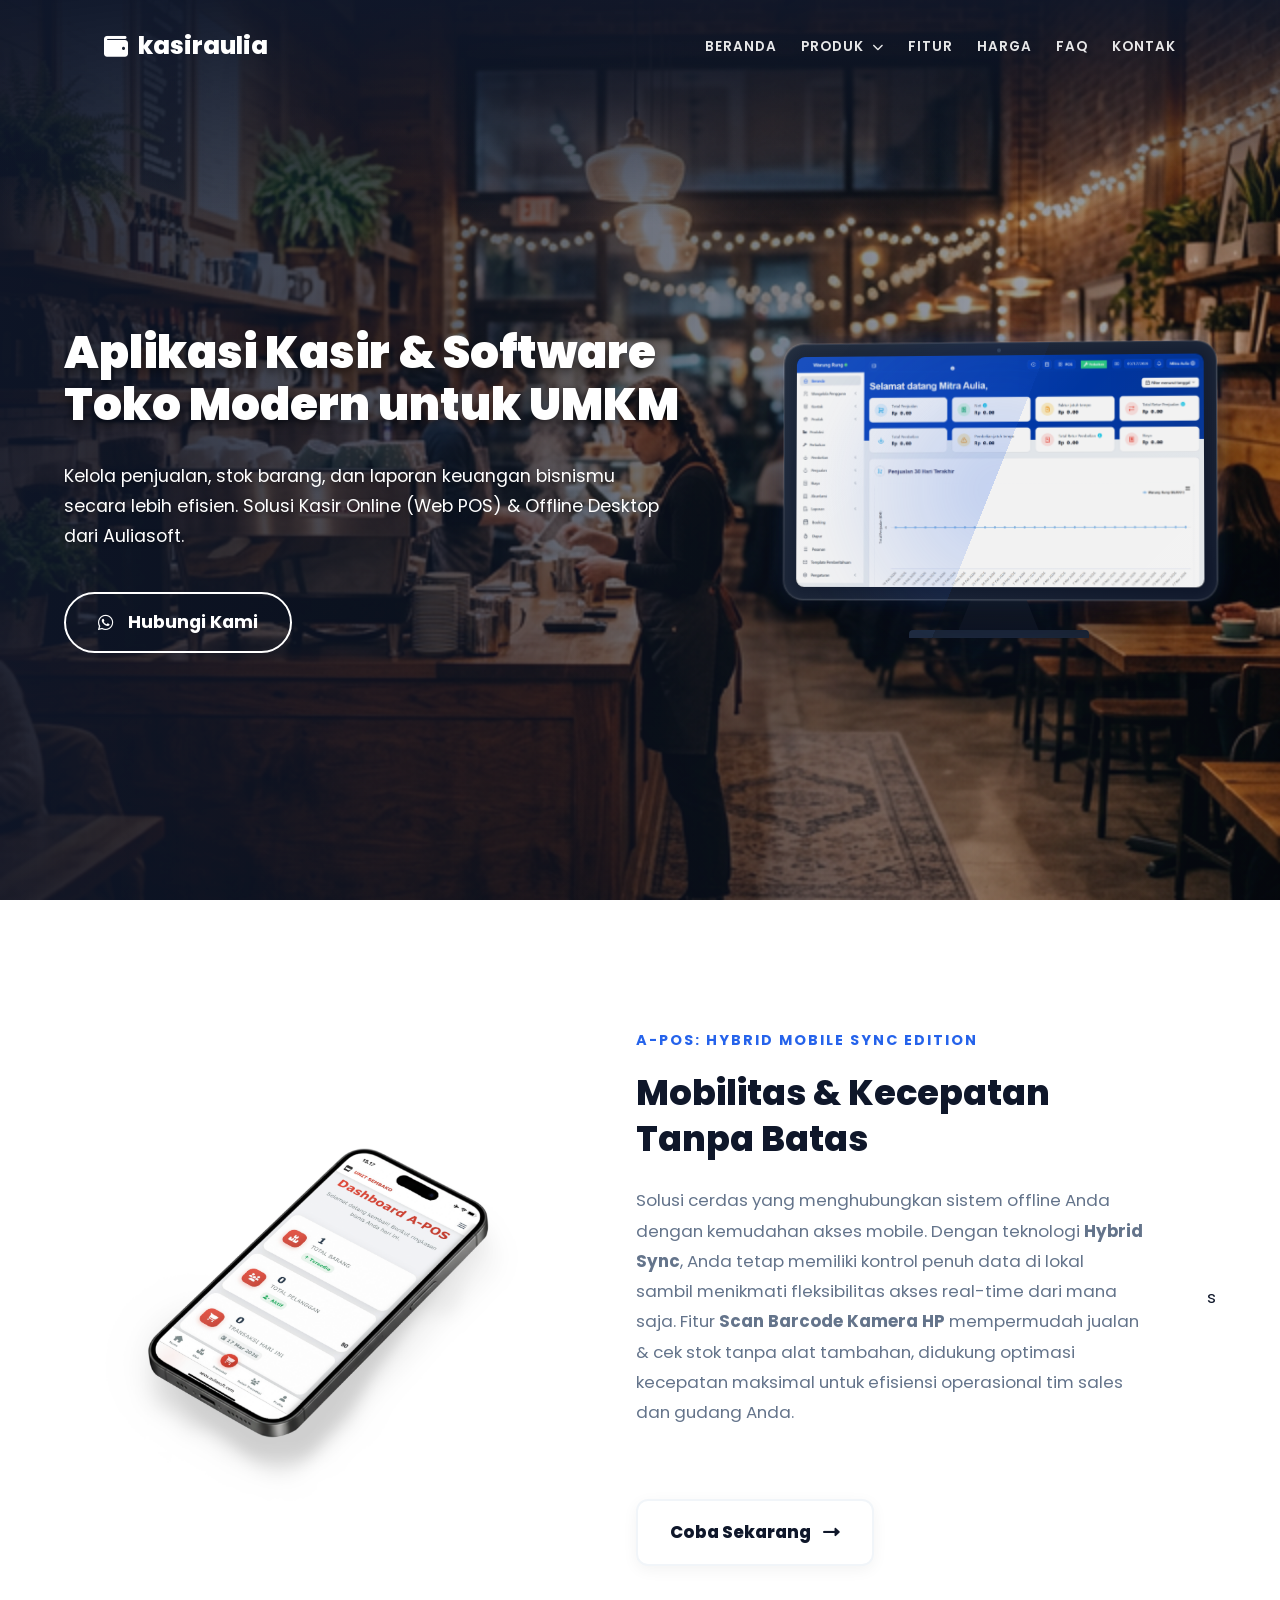
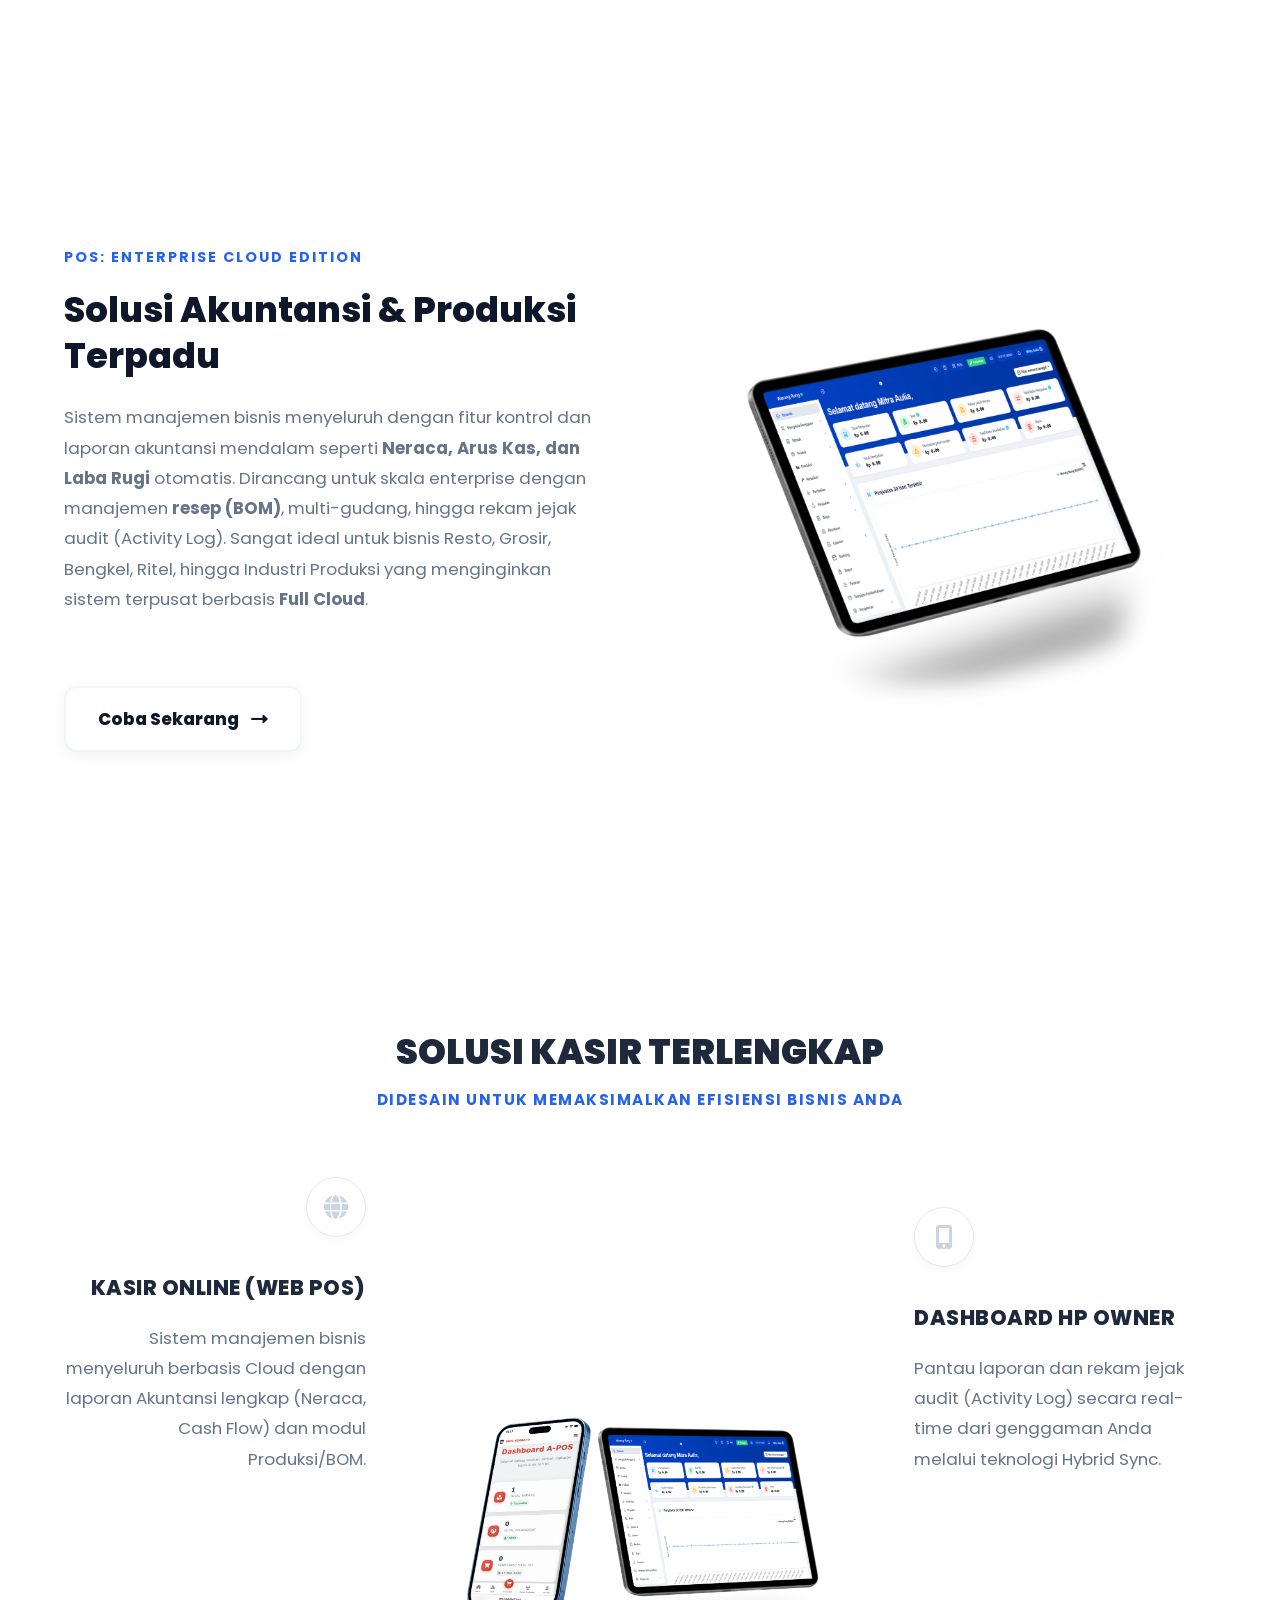
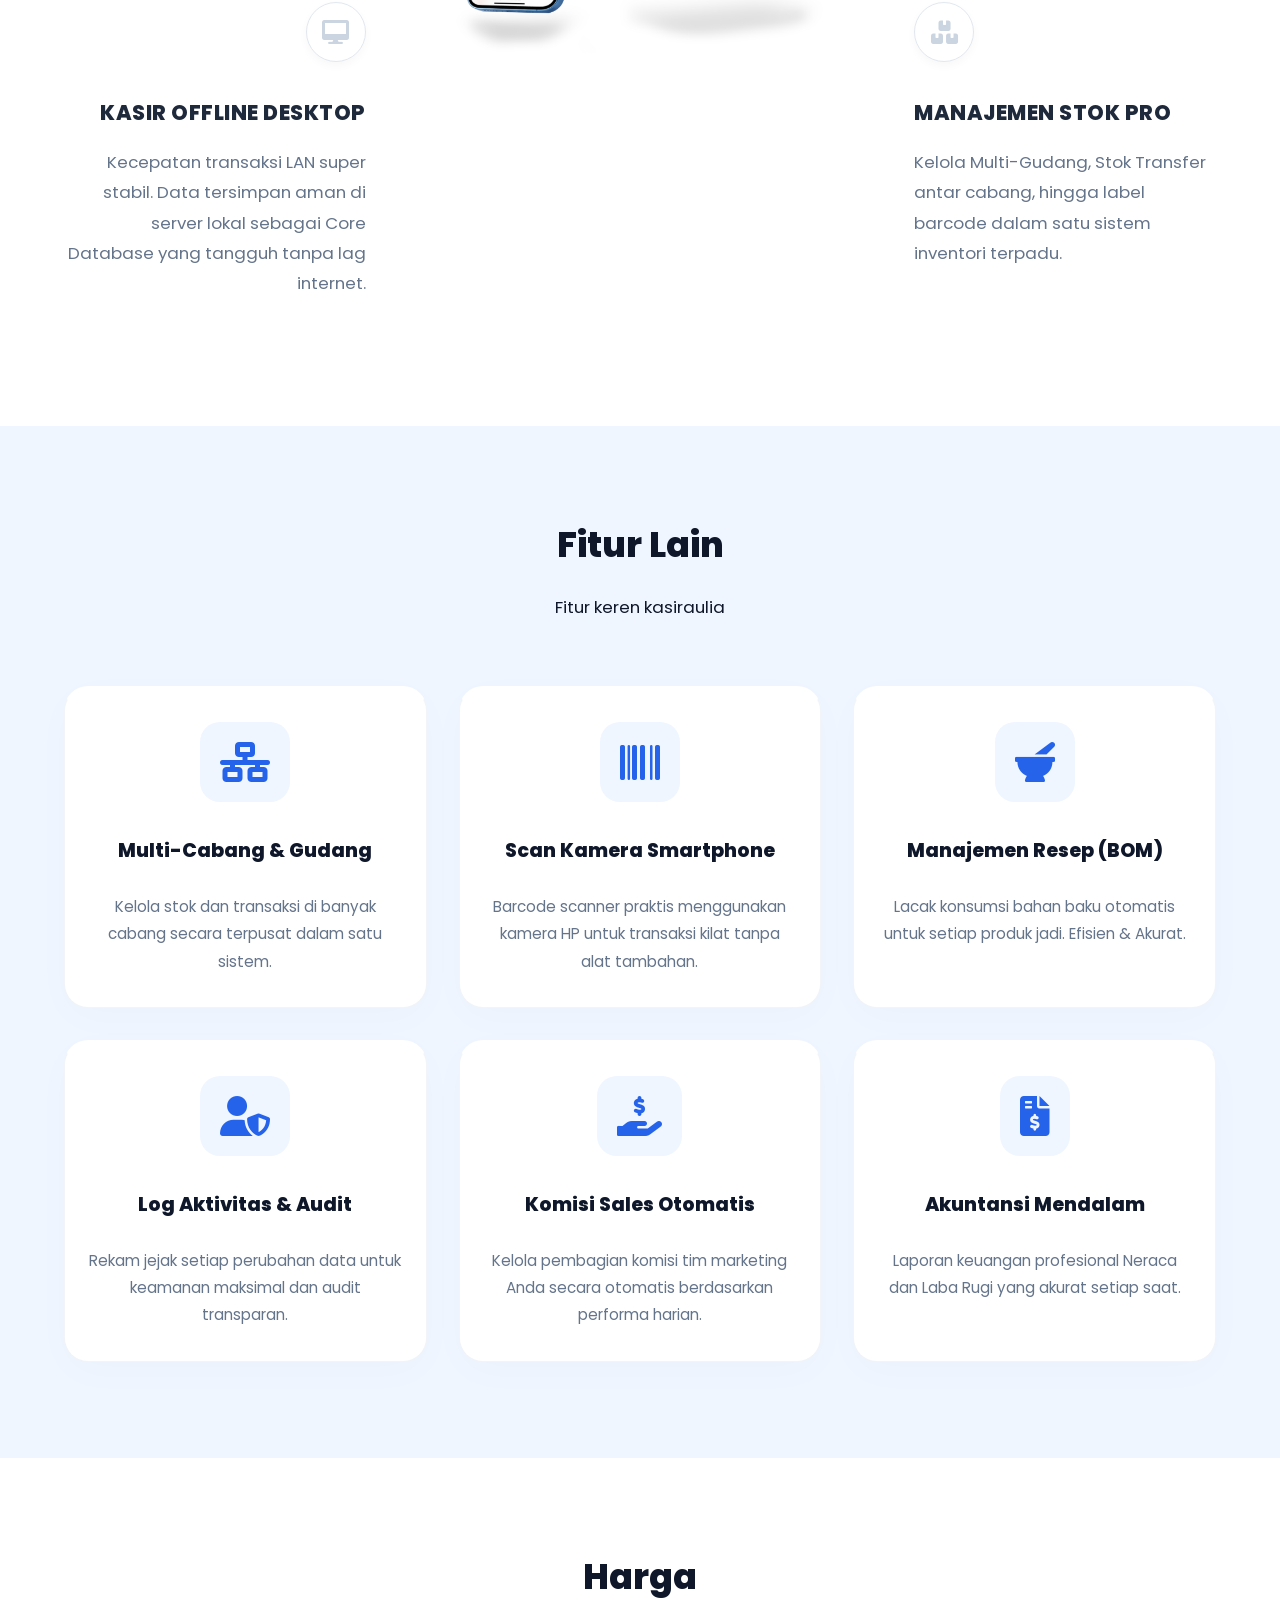
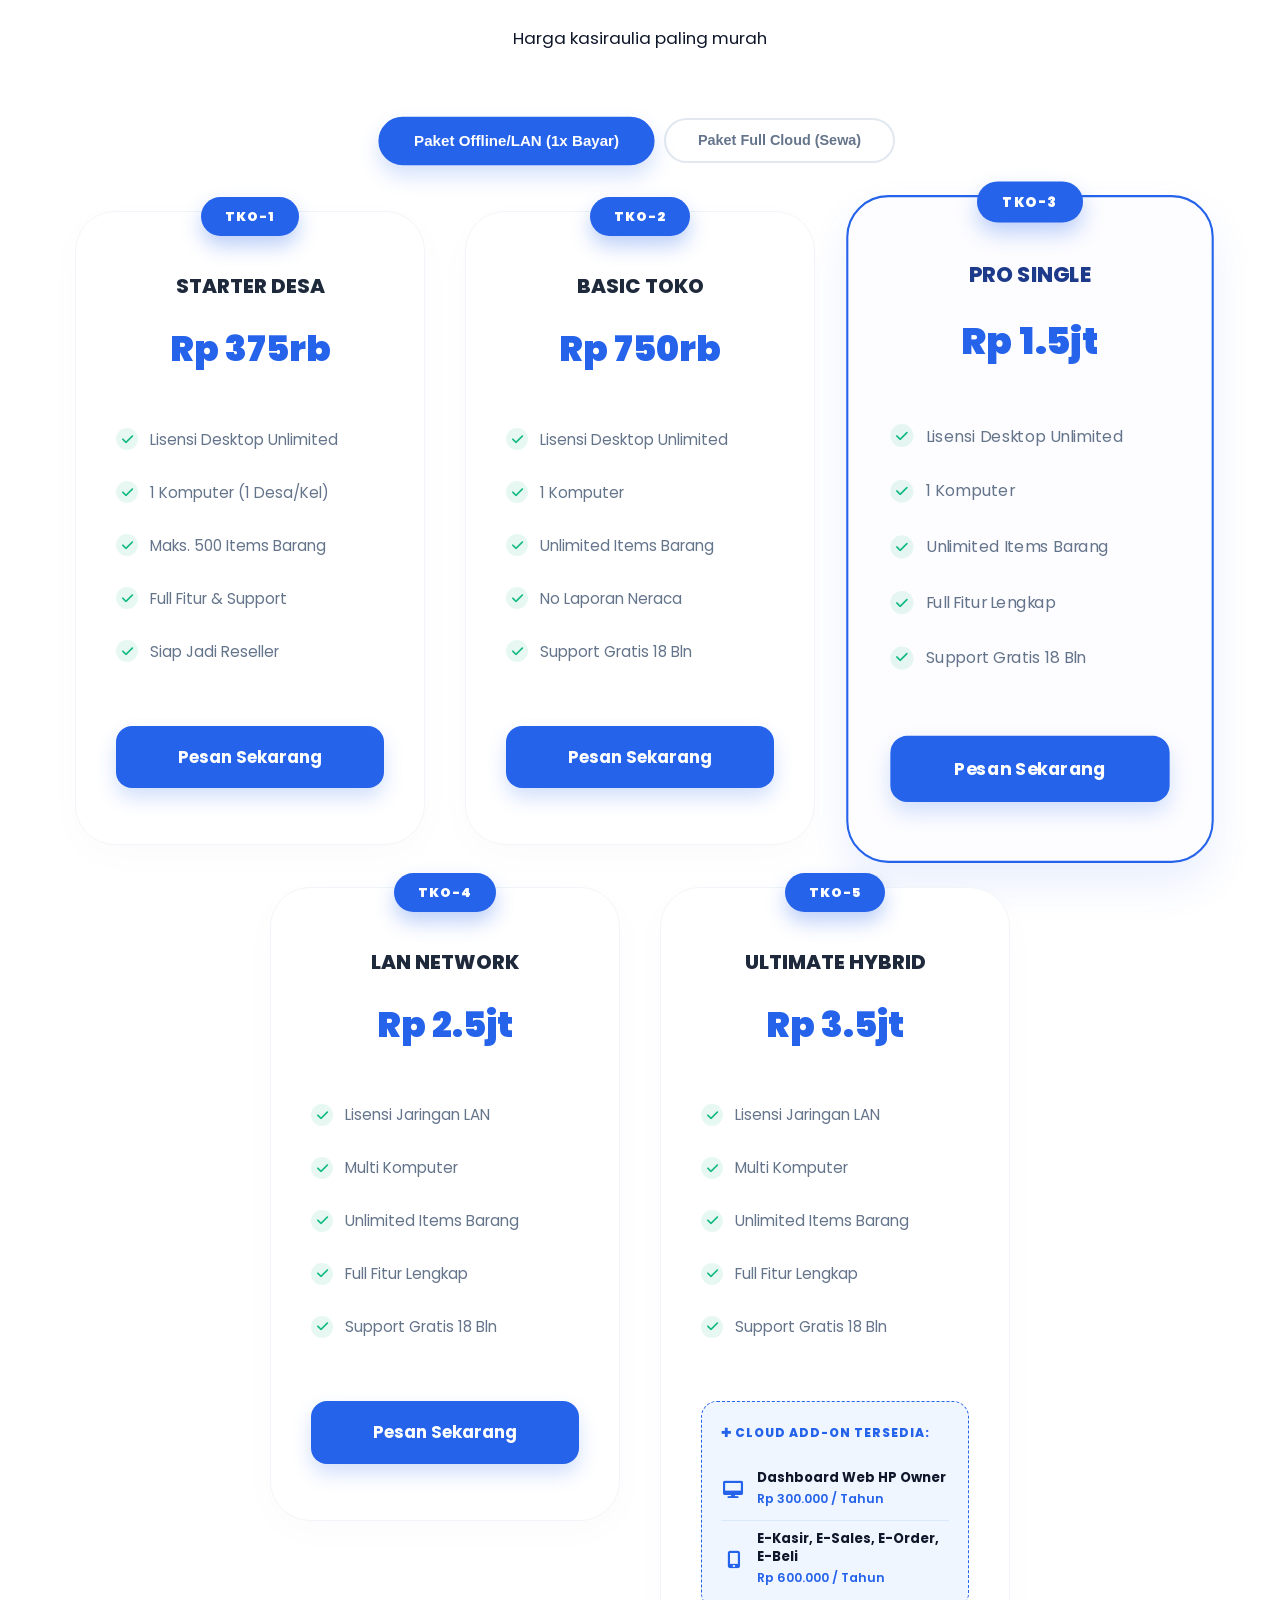
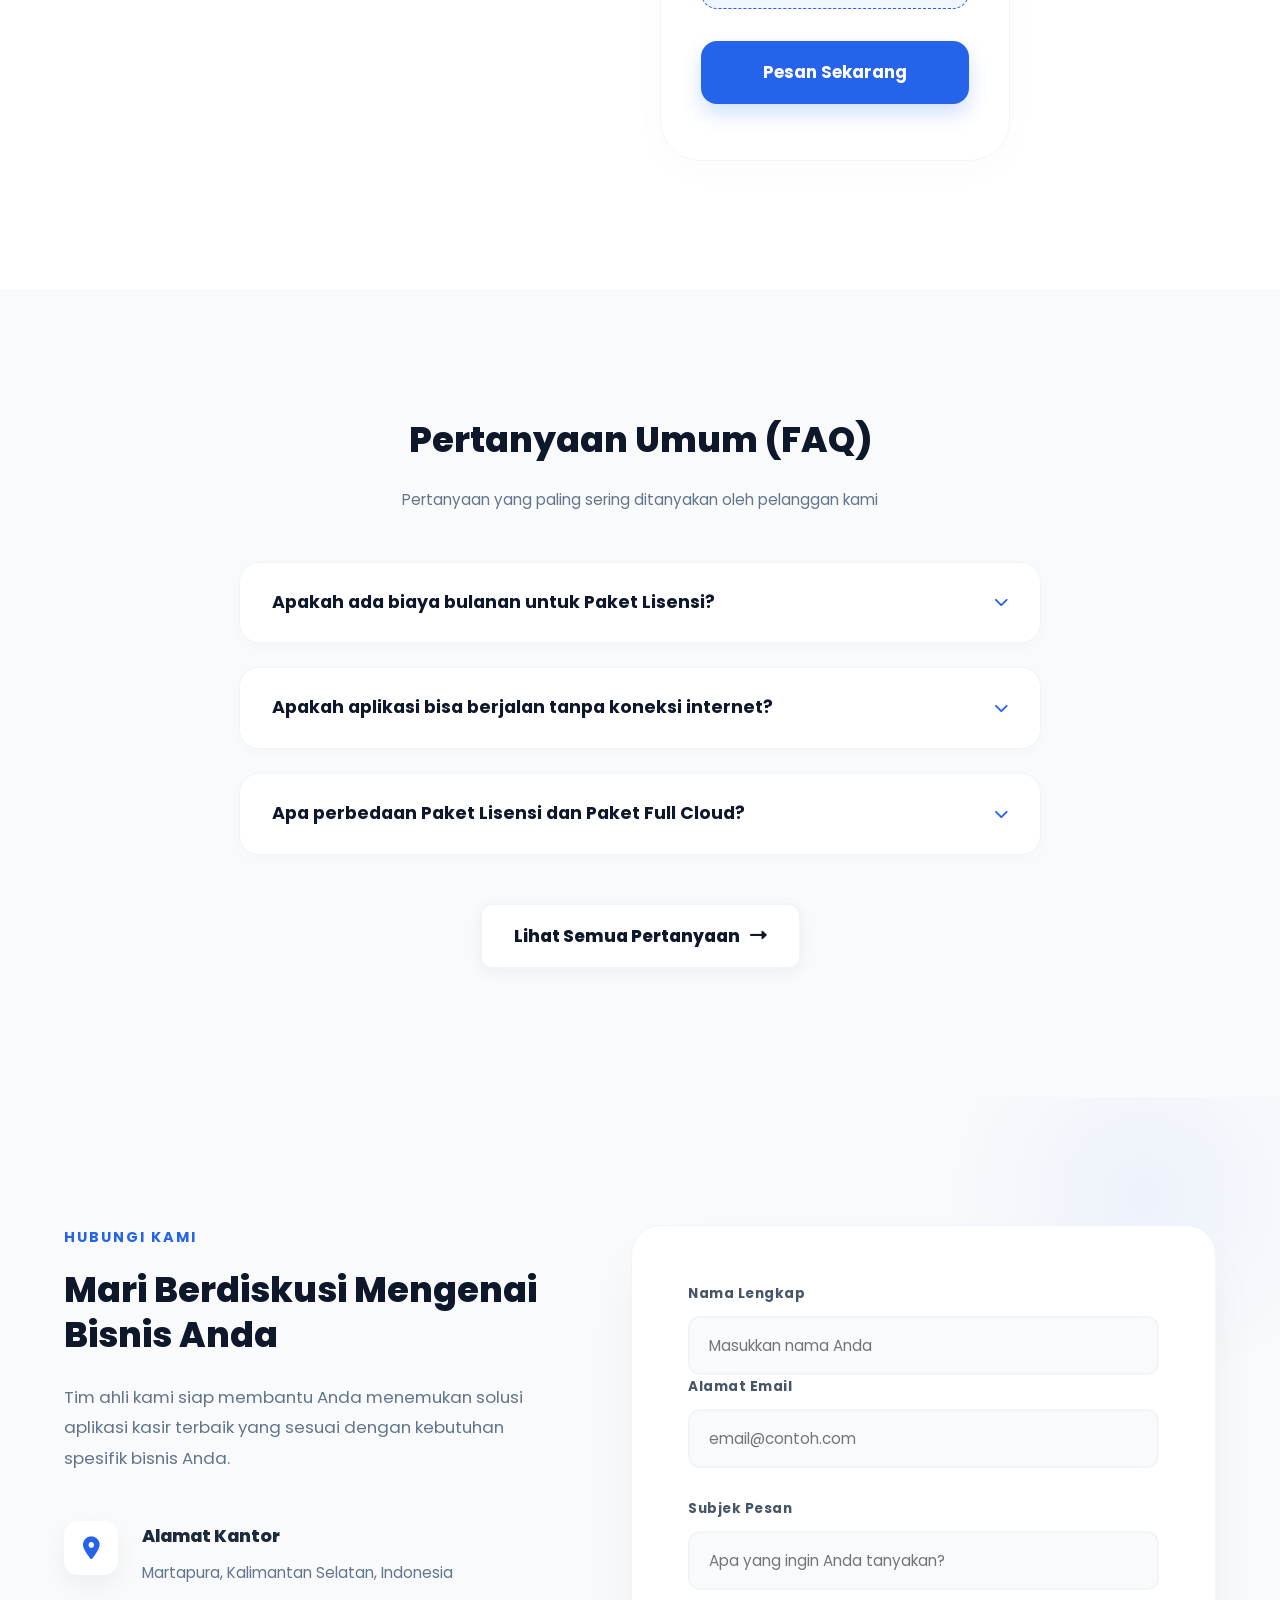
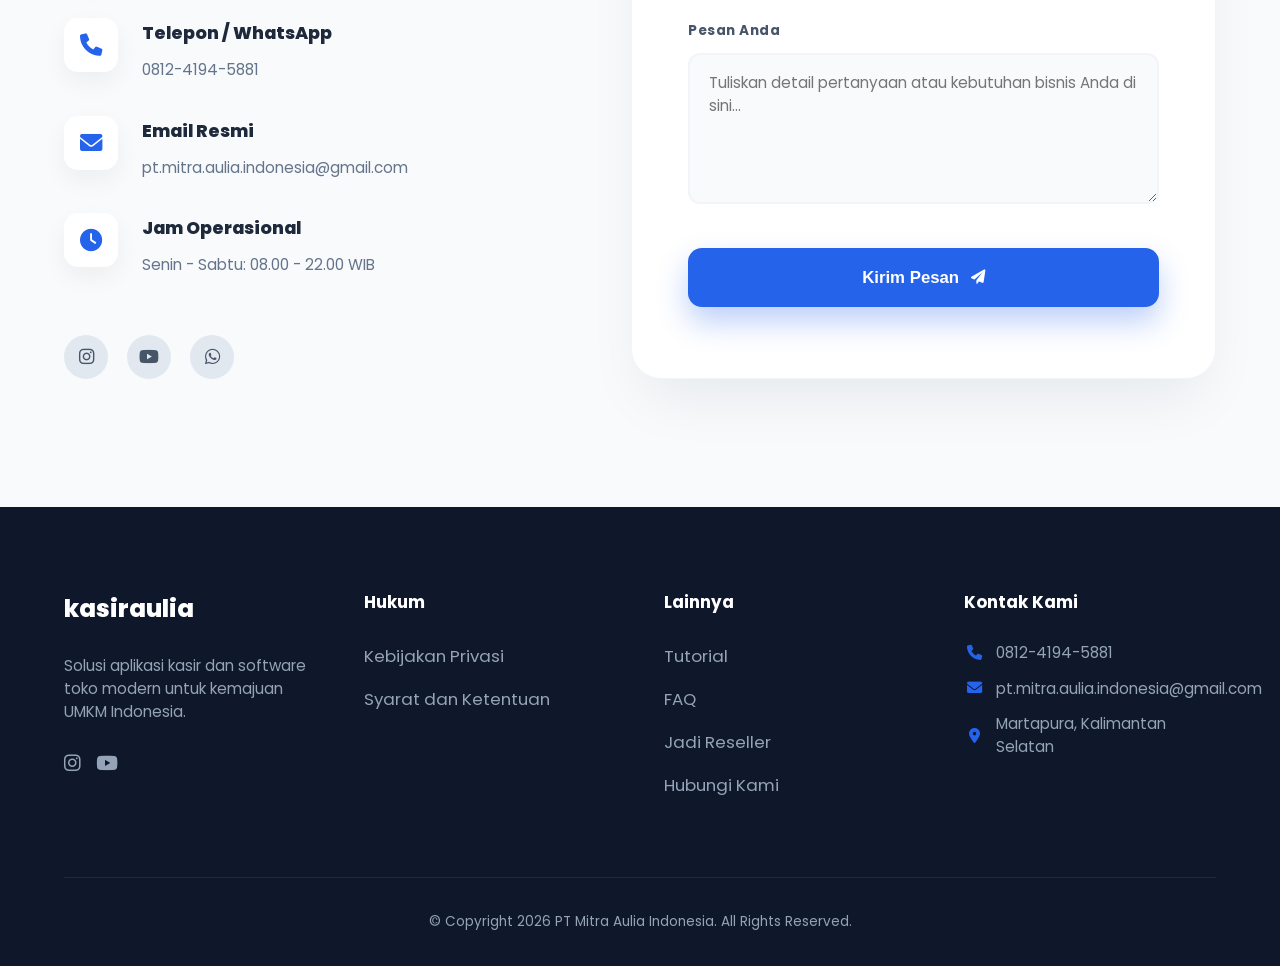
==== index.html @ ca06dbe1 "perubahan" ====
<!DOCTYPE html>
<html lang="id">

<head>
  <meta charset="UTF-8" />
  <meta name="viewport" content="width=device-width, initial-scale=1.0" />
  <title>kasiraulia - Solusi Aplikasi Kasir Toko & UMKM Modern</title>
  <meta name="description"
    content="Solusi Aplikasi Kasir No. 1: Web POS Kasir Online dan Aplikasi Toko Offline (Desktop/LAN). Kelola stok, penjualan, dan laporan keuangan UMKM dengan mudah dari Auliasoft." />
  <meta name="keywords"
    content="aplikasi kasir toko, web pos online, software toko offline, kasir umkm, aplikasi minimarket, software pos terbanyak fitur" />
  <link href="https://fonts.googleapis.com/css2?family=Poppins:wght@300;400;500;600;700;800;900&display=swap"
    rel="stylesheet" />
  <link rel="stylesheet" href="https://cdnjs.cloudflare.com/ajax/libs/font-awesome/6.0.0/css/all.min.css" />
  <link rel="stylesheet" href="css/style.css" />
</head>

<body>
  <nav class="navbar navbar-fixed-top">
    <div class="container">
      <div class="navbar-header">
        <a href="#" class="navbar-brand">
          <span class="brand-text"><i class="fas fa-wallet"></i>kasiraulia</span>
        </a>
        <div class="mobile-toggle" id="mobile-toggle">
          <i class="fas fa-bars"></i>
        </div>
      </div>

      <div class="collapse navbar-collapse" id="nav-collapse">
        <ul class="nav navbar-nav navbar-right">
          <li><a href="#home">Beranda</a></li>
          <li class="dropdown">
            <a href="#" class="dropdown-toggle" data-toggle="dropdown">Produk <i class="fas fa-chevron-down"
                style="font-size: 0.7rem;"></i></a>
            <ul class="dropdown-menu">
              <li><a href="pages/kasir-online.html">Kasir Online</a></li>
              <li><a href="pages/kasir-offline.html">Kasir Offline</a></li>
            </ul>
          </li>
          <li><a href="#fitur">Fitur</a></li>
          <li><a href="#harga">Harga</a></li>
          <li><a href="#faq">FAQ</a></li>
          <li><a href="#kontak-form">Kontak</a></li>

        </ul>
      </div>
    </div>
  </nav>

  <!-- Hero Section Redesign -->
  <section class="hero-new" id="home">
    <div class="hero-overlay"></div>
    <div class="container hero-container">
      <div class="hero-text-side">
        <h1 class="fade-in">Aplikasi Kasir & Software Toko Modern untuk UMKM</h1>
        <p class="fade-in delay-1">Kelola penjualan, stok barang, dan laporan keuangan bisnismu secara lebih efisien.
          Solusi Kasir Online (Web POS) & Offline Desktop dari Auliasoft.</p>
        <div class="hero-btns fade-in delay-2">
          <a href="https://wa.me/6281241945881" target="_blank" class="btn-playstore">
            <i class="fab fa-whatsapp"></i>
            <span>Hubungi Kami</span>
          </a>
        </div>
      </div>
      <div class="hero-mockup-side fade-in delay-3">
        <div class="hero-mockup-hero">
          <div class="premium-monitor">
            <div class="monitor-bezel">
              <div class="monitor-sensor"></div>
              <div class="monitor-screen">
                <img src="img/overview.png" alt="Solusi Terpadu Auliasoft Overview" class="mockup-single">
                <div class="screen-glare"></div>
              </div>
            </div>
            <div class="monitor-stand"></div>
            <div class="monitor-base"></div>
            <div class="ambient-glow"></div>
          </div>
        </div>
      </div>
    </div>
  </section>

  <!-- Upgrade Bisnismu -->
  <section id="upgrade" class="split-section">
    <div class="container-flex">
      <div class="content-half fade-in">
        <div class="image-wrapper">
          <img src="img/angled-phone.png" alt="Software Kasir Android Terbaik" class="mockup-isometric">
        </div>
      </div>
      <div class="content-half fade-in">
        <span class="section-subtitle">A-POS: Hybrid Mobile Sync Edition</span>
        <h2 class="section-title">Mobilitas & Kecepatan Tanpa Batas</h2>
        <p>Solusi cerdas yang menghubungkan sistem offline Anda dengan kemudahan akses mobile. Dengan teknologi
          <strong>Hybrid Sync</strong>, Anda tetap memiliki kontrol penuh data di lokal sambil menikmati fleksibilitas
          akses real-time dari mana saja. Fitur <strong>Scan Barcode Kamera HP</strong> mempermudah jualan & cek stok
          tanpa alat tambahan, didukung optimasi kecepatan maksimal untuk efisiensi operasional tim sales dan gudang
          Anda.
        </p>
        <a href="pages/kasir-online.html" class="btn-simple">Coba Sekarang <i
            class="fas fa-long-arrow-alt-right"></i></a>
      </div>s
    </div>
  </section>

  <!-- Cocok Untuk -->
  <section id="cocok-untuk" class="split-section" style="background: white;">
    <div class="container-flex">
      <div class="content-half fade-in">
        <span class="section-subtitle">POS: Enterprise Cloud Edition</span>
        <h2 class="section-title">Solusi Akuntansi & Produksi Terpadu</h2>
        <p>Sistem manajemen bisnis menyeluruh dengan fitur kontrol dan laporan akuntansi mendalam seperti
          <strong>Neraca, Arus Kas, dan Laba Rugi</strong> otomatis. Dirancang untuk skala enterprise dengan manajemen
          <strong>resep (BOM)</strong>, multi-gudang, hingga rekam jejak audit (Activity Log). Sangat ideal untuk bisnis
          Resto, Grosir, Bengkel, Ritel, hingga Industri Produksi yang menginginkan sistem terpusat berbasis
          <strong>Full Cloud</strong>.
        </p>
        <a href="pages/kasir-online.html" class="btn-simple">Coba Sekarang <i
            class="fas fa-long-arrow-alt-right"></i></a>
      </div>
      <div class="content-half fade-in">
        <div class="image-wrapper">
          <img src="img/tablet-mockup.png" alt="Solusi POS Enterprise Cloud Auliasoft" class="mockup-tablet">
        </div>
      </div>
    </div>
  </section>

  <!-- Fitur Utama Redesign -->
  <section id="fitur" class="features-center-layout">
    <div class="container">
      <div class="features-header">
        <h2 class="title-bold">SOLUSI KASIR TERLENGKAP</h2>
        <p class="subtitle-blue">Didesain untuk Memaksimalkan Efisiensi Bisnis Anda</p>
      </div>

      <div class="features-symmetric-grid">
        <!-- Left Side Features -->
        <div class="features-side left-align">
          <div class="feature-item-alt">
            <div class="fi-icon"><i class="fas fa-globe"></i></div>
            <div class="fi-text">
              <h4>KASIR ONLINE (WEB POS)</h4>
              <p>Sistem manajemen bisnis menyeluruh berbasis Cloud dengan laporan Akuntansi lengkap (Neraca, Cash Flow)
                dan modul Produksi/BOM.</p>
            </div>
          </div>
          <div class="feature-item-alt">
            <div class="fi-icon"><i class="fas fa-desktop"></i></div>
            <div class="fi-text">
              <h4>KASIR OFFLINE DESKTOP</h4>
              <p>Kecepatan transaksi LAN super stabil. Data tersimpan aman di server lokal sebagai Core Database yang
                tangguh tanpa lag internet.</p>
            </div>
          </div>
        </div>

        <!-- Center Mockup Laptop -->
        <div class="features-mockup">
          <div class="image-wrapper">
            <img src="img/phone-tablet.png" alt="Solusi Kasir Hybrid Auliasoft" class="mockup-tablet">
          </div>
        </div>

        <!-- Right Side Features -->
        <div class="features-side right-align">
          <div class="feature-item-alt">
            <div class="fi-icon"><i class="fas fa-mobile-screen-button"></i></div>
            <div class="fi-text">
              <h4>DASHBOARD HP OWNER</h4>
              <p>Pantau laporan dan rekam jejak audit (Activity Log) secara real-time dari genggaman Anda melalui
                teknologi Hybrid Sync.</p>
            </div>
          </div>
          <div class="feature-item-alt">
            <div class="fi-icon"><i class="fas fa-boxes-stacked"></i></div>
            <div class="fi-text">
              <h4>MANAJEMEN STOK PRO</h4>
              <p>Kelola Multi-Gudang, Stok Transfer antar cabang, hingga label barcode dalam satu sistem inventori
                terpadu.</p>
            </div>
          </div>
        </div>
      </div>
    </div>
  </section>

  <!-- Fitur Lain -->
  <section id="fitur-lain" style="background: var(--bg-blue-light);">
    <h2 class="section-title" style="text-align: center;">Fitur Lain</h2>
    <p style="text-align: center; margin-bottom: 4rem;">Fitur keren kasiraulia</p>
    <div class="features-grid small-features">
      <div class="feature-card">
        <i class="fas fa-network-wired"></i>
        <h4>Multi-Cabang &amp; Gudang</h4>
        <p>Kelola stok dan transaksi di banyak cabang secara terpusat dalam satu sistem.</p>
      </div>
      <div class="feature-card">
        <i class="fas fa-barcode"></i>
        <h4>Scan Kamera Smartphone</h4>
        <p>Barcode scanner praktis menggunakan kamera HP untuk transaksi kilat tanpa alat tambahan.</p>
      </div>
      <div class="feature-card">
        <i class="fas fa-mortar-pestle"></i>
        <h4>Manajemen Resep (BOM)</h4>
        <p>Lacak konsumsi bahan baku otomatis untuk setiap produk jadi. Efisien & Akurat.</p>
      </div>
      <div class="feature-card">
        <i class="fas fa-user-shield"></i>
        <h4>Log Aktivitas & Audit</h4>
        <p>Rekam jejak setiap perubahan data untuk keamanan maksimal dan audit transparan.</p>
      </div>
      <div class="feature-card">
        <i class="fas fa-hand-holding-dollar"></i>
        <h4>Komisi Sales Otomatis</h4>
        <p>Kelola pembagian komisi tim marketing Anda secara otomatis berdasarkan performa harian.</p>
      </div>
      <div class="feature-card">
        <i class="fas fa-file-invoice-dollar"></i>
        <h4>Akuntansi Mendalam</h4>
        <p>Laporan keuangan profesional Neraca dan Laba Rugi yang akurat setiap saat.</p>
      </div>
    </div>
  </section>

  <!-- Harga Section -->
  <section id="harga">
    <div class="container">
      <h2 class="section-title" style="text-align: center;">Harga</h2>
      <p style="text-align: center; margin-bottom: 4rem;">Harga kasiraulia paling murah</p>

      <div class="pricing-tabs">
        <button class="tab-btn active" data-target="lisensi">Paket Offline/LAN (1x Bayar)</button>
        <button class="tab-btn" data-target="cloud">Paket Full Cloud (Sewa)</button>
      </div>

      <!-- Tab Lisensi -->
      <div class="pricing-content active pricing-grid" id="lisensi">
        <div class="price-card">
          <div class="popular-badge">TKO-1</div>
          <h3>STARTER DESA</h3>
          <div class="price-amount">Rp 375rb</div>
          <ul class="price-features">
            <li>Lisensi Desktop Unlimited</li>
            <li>1 Komputer (1 Desa/Kel)</li>
            <li>Maks. 500 Items Barang</li>
            <li>Full Fitur & Support</li>
            <li>Siap Jadi Reseller</li>
          </ul>
          <a href="https://wa.me/6281241945881" class="btn-action">Pesan Sekarang</a>
        </div>

        <div class="price-card">
          <div class="popular-badge">TKO-2</div>
          <h3>BASIC TOKO</h3>
          <div class="price-amount">Rp 750rb</div>
          <ul class="price-features">
            <li>Lisensi Desktop Unlimited</li>
            <li>1 Komputer</li>
            <li>Unlimited Items Barang</li>
            <li>No Laporan Neraca</li>
            <li>Support Gratis 18 Bln</li>
          </ul>
          <a href="https://wa.me/6281241945881" class="btn-action">Pesan Sekarang</a>
        </div>

        <div class="price-card featured" style="border-color: #2563eb;">
          <div class="popular-badge">TKO-3</div>
          <h3 style="color: #1e3a8a;">PRO SINGLE</h3>
          <div class="price-amount" style="color: #2563eb;">Rp 1.5jt</div>
          <ul class="price-features">
            <li>Lisensi Desktop Unlimited</li>
            <li>1 Komputer</li>
            <li>Unlimited Items Barang</li>
            <li>Full Fitur Lengkap</li>
            <li>Support Gratis 18 Bln</li>
          </ul>
          <a href="https://wa.me/6281241945881" class="btn-action" style="background: #2563eb;">Pesan Sekarang</a>
        </div>

        <div class="price-card">
          <div class="popular-badge">TKO-4</div>
          <h3>LAN NETWORK</h3>
          <div class="price-amount">Rp 2.5jt</div>
          <ul class="price-features">
            <li>Lisensi Jaringan LAN</li>
            <li>Multi Komputer</li>
            <li>Unlimited Items Barang</li>
            <li>Full Fitur Lengkap</li>
            <li>Support Gratis 18 Bln</li>
          </ul>
          <a href="https://wa.me/6281241945881" class="btn-action">Pesan Sekarang</a>
        </div>

        <div class="price-card">
          <div class="popular-badge">TKO-5</div>
          <h3>ULTIMATE HYBRID</h3>
          <div class="price-amount">Rp 3.5jt</div>
          <ul class="price-features">
            <li>Lisensi Jaringan LAN</li>
            <li>Multi Komputer</li>
            <li>Unlimited Items Barang</li>
            <li>Full Fitur Lengkap</li>
            <li>Support Gratis 18 Bln</li>
          </ul>
          <div class="addon-section">
            <p class="addon-label">✚ Cloud Add-on Tersedia:</p>
            <div class="addon-item">
              <i class="fas fa-desktop"></i>
              <div>
                <strong>Dashboard Web HP Owner</strong>
                <span>Rp 300.000 / Tahun</span>
              </div>
            </div>
            <div class="addon-item">
              <i class="fas fa-mobile-screen-button"></i>
              <div>
                <strong>E-Kasir, E-Sales, E-Order, E-Beli</strong>
                <span>Rp 600.000 / Tahun</span>
              </div>
            </div>
          </div>
          <a href="https://wa.me/6281241945881" class="btn-action">Pesan Sekarang</a>
        </div>
      </div>

      <!-- Tab Cloud Info -->
      <div class="pricing-content pricing-grid" id="cloud">
        <div class="price-card">
          <div class="popular-badge">TKO-6</div>
          <h3>CLOUD STARTER</h3>
          <div class="price-amount">Rp 50rb<span>/bln</span></div>
          <ul class="price-features">
            <li>Full Web Full Cloud</li>
            <li>Maks. 500 Items Barang</li>
            <li>Akses PC, HP, Tablet</li>
            <li>Data Aman di Server</li>
            <li>Support Online</li>
          </ul>
          <a href="https://wa.me/6281241945881" class="btn-action">Sewa Sekarang</a>
        </div>
        <div class="price-card featured">
          <div class="popular-badge">TKO-7</div>
          <h3>CLOUD UNLIMITED</h3>
          <div class="price-amount">Rp 150rb<span>/bln</span></div>
          <ul class="price-features">
            <li>Full Web Full Cloud</li>
            <li>Unlimited Items Barang</li>
            <li>Akses PC, HP, Tablet</li>
            <li>Laporan Real-time 24/7</li>
            <li>Prioritas Support</li>
          </ul>
          <a href="https://wa.me/6281241945881" class="btn-action">Sewa Sekarang</a>
        </div>
      </div>

  </section>

  </section>

  <!-- FAQ Preview Section -->
  <section id="faq">
    <div class="container container-faq">
      <h2 class="section-title text-center">Pertanyaan Umum (FAQ)</h2>
      <p style="text-align: center; color: var(--text-muted); margin-bottom: 3rem; font-size: 0.95rem;">Pertanyaan yang
        paling sering ditanyakan oleh pelanggan kami</p>
      <div class="faq-accordion">
        <details>
          <summary>
            Apakah ada biaya bulanan untuk Paket Lisensi?
            <i class="fas fa-chevron-down"></i>
          </summary>
          <p>Tidak ada. Paket Lisensi (TKO-1 hingga TKO-5) adalah sistem "Sekali Bayar" untuk lisensi selamanya. Anda
            hanya perlu membayar biaya tambahan jika ingin berlangganan layanan Cloud Add-on tahunan.</p>
        </details>
        <details>
          <summary>
            Apakah aplikasi bisa berjalan tanpa koneksi internet?
            <i class="fas fa-chevron-down"></i>
          </summary>
          <p>Ya, untuk paket Lisensi Offline/LAN, aplikasi berjalan sepenuhnya secara lokal. Internet hanya dibutuhkan
            saat aktivasi pertama kali atau jika Anda menggunakan fitur Cloud Add-on.</p>
        </details>
        <details>
          <summary>
            Apa perbedaan Paket Lisensi dan Paket Full Cloud?
            <i class="fas fa-chevron-down"></i>
          </summary>
          <p>Paket Lisensi (TKO 1-5) adalah bayar sekali, berjalan di komputer lokal Anda. Paket Cloud (TKO 6-7) adalah
            sewa bulanan, berbasis web penuh dan bisa diakses dari mana saja menggunakan HP, laptop, atau tablet.</p>
        </details>
      </div>

      <!-- CTA to Full FAQ Page -->
      <div style="text-align: center; margin-top: 3rem;">
        <a href="pages/faq.html" class="btn-simple"
          style="display: inline-flex; align-items: center; gap: 10px; margin: 0 auto;">
          Lihat Semua Pertanyaan <i class="fas fa-long-arrow-alt-right"></i>
        </a>
      </div>
    </div>
  </section>

  <!-- Kontak Form Section Redesign -->
  <section id="kontak-form">
    <div class="container">
      <div class="contact-wrapper">
        <!-- Left Side: Contact Info -->
        <div class="contact-info">
          <span class="section-subtitle">Hubungi Kami</span>
          <h2 class="section-title">Mari Berdiskusi Mengenai Bisnis Anda</h2>
          <p class="contact-description">Tim ahli kami siap membantu Anda menemukan solusi aplikasi kasir terbaik yang
            sesuai dengan kebutuhan spesifik bisnis Anda.</p>

          <div class="info-items">
            <div class="info-item">
              <div class="info-icon"><i class="fas fa-location-dot"></i></div>
              <div class="info-text">
                <h4>Alamat Kantor</h4>
                <p>Martapura, Kalimantan Selatan, Indonesia</p>
              </div>
            </div>
            <div class="info-item">
              <div class="info-icon"><i class="fas fa-phone"></i></div>
              <div class="info-text">
                <h4>Telepon / WhatsApp</h4>
                <p>0812-4194-5881</p>
              </div>
            </div>
            <div class="info-item">
              <div class="info-icon"><i class="fas fa-envelope"></i></div>
              <div class="info-text">
                <h4>Email Resmi</h4>
                <p>pt.mitra.aulia.indonesia@gmail.com</p>
              </div>
            </div>
            <div class="info-item">
              <div class="info-icon"><i class="fas fa-clock"></i></div>
              <div class="info-text">
                <h4>Jam Operasional</h4>
                <p>Senin - Sabtu: 08.00 - 22.00 WIB</p>
              </div>
            </div>
          </div>

          <div class="social-links-contact">
            <a href="https://www.instagram.com/auliasoft/" target="_blank"><i class="fab fa-instagram"></i></a>
            <a href="https://www.youtube.com/@auliasoftchannel3554" target="_blank"><i class="fab fa-youtube"></i></a>
            <a href="https://wa.me/6281241945881" target="_blank"><i class="fab fa-whatsapp"></i></a>
          </div>
        </div>

        <!-- Right Side: Contact Form -->
        <div class="contact-form-container">
          <form class="premium-contact-form">
            <div class="form-row">
              <div class="form-group-alt">
                <label>Nama Lengkap</label>
                <input type="text" placeholder="Masukkan nama Anda" required>
              </div>
              <div class="form-group-alt">
                <label>Alamat Email</label>
                <input type="email" placeholder="email@contoh.com" required>
              </div>
            </div>
            <div class="form-group-alt">
              <label>Subjek Pesan</label>
              <input type="text" placeholder="Apa yang ingin Anda tanyakan?" required>
            </div>
            <div class="form-group-alt">
              <label>Pesan Anda</label>
              <textarea placeholder="Tuliskan detail pertanyaan atau kebutuhan bisnis Anda di sini..." rows="5"
                required></textarea>
            </div>
            <button type="submit" class="btn-primary-glow">
              <span>Kirim Pesan</span>
              <i class="fas fa-paper-plane"></i>
            </button>
          </form>
        </div>
      </div>
    </div>
  </section>


  <!-- Footer / Kontak -->
  <footer id="kontak">
    <div class="footer-grid">
      <div class="footer-section">
        <h4 style="color: white; font-weight: 800; font-size: 1.5rem;">kasiraulia</h4>
        <p>Solusi aplikasi kasir dan software toko modern untuk kemajuan UMKM Indonesia.</p>
        <div class="social-icons" style="margin-top: 1.5rem;">
          <a href="https://www.instagram.com/auliasoft/"><i class="fab fa-instagram"></i></a>
          <a href="https://www.youtube.com/@auliasoftchannel3554"><i class="fab fa-youtube"></i></a>
        </div>
      </div>
      <div class="footer-section">
        <h4>Hukum</h4>
        <ul class="footer-links">
          <li><a href="pages/kebijakan-privasi.html">Kebijakan Privasi</a></li>
          <li><a href="pages/syarat-ketentuan.html">Syarat dan Ketentuan</a></li>
        </ul>
      </div>
      <div class="footer-section">
        <h4>Lainnya</h4>
        <ul class="footer-links">
          <li><a href="https://panduan.auliasoft.com/" target="_blank">Tutorial</a></li>
          <li><a href="pages/faq.html">FAQ</a></li>
          <li><a href="#">Jadi Reseller</a></li>
          <li><a href="#kontak-form">Hubungi Kami</a></li>
        </ul>
      </div>
      <div class="footer-section">
        <h4>Kontak Kami</h4>
        <p><i class="fas fa-phone"></i> 0812-4194-5881</p>
        <p><i class="fas fa-envelope"></i>pt.mitra.aulia.indonesia@gmail.com</p>
        <p><i class="fas fa-location-dot"></i> Martapura, Kalimantan Selatan</p>
      </div>
    </div>
    <div class="footer-bottom">
      <p>&copy; Copyright 2026 PT Mitra Aulia Indonesia. All Rights Reserved.</p>
    </div>
  </footer>

  <script src="js/script.js"></script>
</body>

</html>
---- css/style.css ----
:root {
  --primary-color: #2563eb;
  /* Pro Blue accent */
  --secondary-color: #2563eb;
  --text-dark: #0f172a;
  --text-muted: #64748b;
  --bg-light: #f8fafc;
  --bg-blue-light: #eff6ff;
  --white: #ffffff;
  --transition: all 0.4s cubic-bezier(0.16, 1, 0.3, 1);
}

* {
  margin: 0;
  padding: 0;
  box-sizing: border-box;
}

body {
  font-family: 'Poppins', sans-serif;
  color: var(--text-dark);
  font-size: 1.05rem;
  /* Base font size improved */
  line-height: 1.8;
  overflow-x: hidden;
  background-color: var(--white);
  -webkit-font-smoothing: antialiased;
  -moz-osx-font-smoothing: grayscale;
}

.text-center {
  text-align: center !important;
}

/* Global Reveal Animations System */
.fade-in {
  opacity: 0;
  animation: revealUp 0.8s cubic-bezier(0.16, 1, 0.3, 1) forwards;
  will-change: transform, opacity;
}

.delay-1 {
  animation-delay: 0.15s;
}

.delay-2 {
  animation-delay: 0.3s;
}

.delay-3 {
  animation-delay: 0.45s;
}

.delay-4 {
  animation-delay: 0.6s;
}

@keyframes revealUp {
  from {
    opacity: 0;
    transform: translateY(30px);
  }

  to {
    opacity: 1;
    transform: translateY(0);
  }
}

/* Header standard Kasirpro */
/* Navbar Redesign */
.navbar-fixed-top {
  position: fixed;
  top: 0;
  width: 100%;
  z-index: 2000;
  padding: 1.5rem 0;
  transition: all 0.4s;
  background: transparent;
}

.navbar-fixed-top.scrolled {
  background: rgba(255, 255, 255, 0.95);
  backdrop-filter: blur(10px);
  padding: 0.8rem 0;
  box-shadow: 0 4px 20px rgba(0, 0, 0, 0.1);
}

.navbar .container {
  display: flex;
  justify-content: space-between;
  align-items: center;
  max-width: 1200px;
  margin: 0 auto;
  padding: 0 5%;
  width: 100%;
}

.navbar-header {
  display: flex;
  justify-content: space-between;
  align-items: center;
}

.navbar-brand {
  text-decoration: none !important;
  display: flex;
  align-items: center;
}

.brand-text {
  font-size: 1.5rem;
  /* Reduced from 1.8rem for better balance */
  font-weight: 800;
  color: white;
  text-decoration: none !important;
  display: flex;
  align-items: center;
  gap: 10px;
  border-bottom: none !important;
  /* Ensure no border underline */
  outline: none !important;
}

.brand-text i {
  display: flex;
  align-items: center;
}

.navbar-fixed-top.scrolled .brand-text {
  color: var(--primary-color);
}

/* Mobile Toggle */
.mobile-toggle {
  display: none;
  font-size: 1.5rem;
  color: white;
  cursor: pointer;
  transition: var(--transition);
}

.scrolled .mobile-toggle {
  color: var(--text-dark);
}

.navbar-fixed-top.menu-active .mobile-toggle,
.navbar-fixed-top.menu-active .brand-text {
  color: var(--text-dark) !important;
}

.navbar-header {
  position: relative;
  z-index: 2001;
  /* Above the overlay */
}

.navbar-nav {
  display: flex;
  list-style: none;
  gap: 1.5rem;
  align-items: center;
  margin: 0;
  /* Reset margin */
  padding: 0;
}

.navbar-nav a {
  text-decoration: none;
  color: rgba(255, 255, 255, 0.9);
  font-weight: 600;
  font-size: 0.85rem;
  text-transform: uppercase;
  letter-spacing: 1px;
  transition: color 0.3s;
}

.navbar-fixed-top.scrolled .navbar-nav a {
  color: var(--text-dark);
}

.navbar-nav a:hover,
.navbar-nav li.active a {
  color: var(--primary-color) !important;
}

.navbar-fixed-top.scrolled .navbar-nav a:hover,
.navbar-fixed-top.scrolled .navbar-nav li.active a {
  color: var(--primary-color) !important;
}

.btn-login-nav {
  border: 1px solid rgba(255, 255, 255, 0.5);
  padding: 0.5rem 1.2rem !important;
  border-radius: 50px;
  transition: all 0.3s !important;
}

.navbar-fixed-top.scrolled .btn-login-nav {
  border-color: var(--primary-color);
  color: var(--primary-color) !important;
}

.btn-login-nav:hover {
  background: white;
  color: var(--primary-color) !important;
}

/* Hero New Redesign */
/* Ultra-Premium Monitor Mockup */
.premium-monitor {
  position: relative;
  width: 100%;
  max-width: 650px;
  margin: 0 auto;
  perspective: 2000px;
  transform-style: preserve-3d;
  animation: ultraFloat 8s ease-in-out infinite;
}

.monitor-bezel {
  background: linear-gradient(145deg, #1e293b 0%, #0f172a 100%);
  padding: 12px;
  border-radius: 20px;
  border: 1px solid rgba(255, 255, 255, 0.15);
  box-shadow:
    0 30px 60px -12px rgba(0, 0, 0, 0.6),
    inset 0 0 15px rgba(255, 255, 255, 0.05),
    0 0 20px rgba(59, 130, 246, 0.2);
  /* Added subtle glow to bezel itself */
  position: relative;
  z-index: 10;
  transform: rotateX(2deg) rotateY(-5deg);
  outline: 1px solid rgba(255, 255, 255, 0.1);
  /* Extra highlight edge */
}

.monitor-sensor {
  position: absolute;
  top: 5px;
  left: 50%;
  transform: translateX(-50%);
  width: 4px;
  height: 4px;
  background: #334155;
  border-radius: 50%;
}

.monitor-screen {
  position: relative;
  background: #000;
  border-radius: 8px;
  overflow: hidden;
  box-shadow: inset 0 0 40px rgba(0, 0, 0, 0.8);
}

.monitor-screen img {
  width: 100%;
  height: auto;
  display: block;
  opacity: 0.95;
  transition: opacity 0.3s ease;
}

.screen-glare {
  position: absolute;
  top: 0;
  left: 0;
  right: 0;
  bottom: 0;
  background: linear-gradient(135deg, rgba(255, 255, 255, 0.1) 0%, transparent 50%, rgba(255, 255, 255, 0.05) 100%);
  pointer-events: none;
}

.monitor-stand {
  width: 80px;
  height: 40px;
  background: linear-gradient(to bottom, #1e293b, #0f172a);
  margin: -10px auto 0;
  position: relative;
  z-index: 5;
  clip-path: polygon(20% 0%, 80% 0%, 100% 100%, 0% 100%);
}

.monitor-base {
  width: 180px;
  height: 8px;
  background: #1e293b;
  margin: 0 auto;
  border-radius: 4px 4px 0 0;
  box-shadow: 0 10px 20px rgba(0, 0, 0, 0.3);
}

.ambient-glow {
  position: absolute;
  top: 50%;
  left: 50%;
  transform: translate(-50%, -50%);
  width: 120%;
  /* Increased size */
  height: 120%;
  background: radial-gradient(circle, rgba(37, 99, 235, 0.25) 0%, transparent 60%);
  /* Strengthened opacity */
  z-index: 1;
  pointer-events: none;
  filter: blur(20px);
}

@keyframes ultraFloat {

  0%,
  100% {
    transform: translateY(0) rotateY(0);
  }

  50% {
    transform: translateY(-20px) rotateY(2deg);
  }
}

.hero-text-side h1 {
  margin-top: 0;
  margin-bottom: 1.5rem;
  text-shadow: 0 4px 10px rgba(0, 0, 0, 0.5);
  font-weight: 800;
}

.hero-text-side p {
  margin-bottom: 2.5rem;
  text-shadow: 0 2px 5px rgba(0, 0, 0, 0.4);
  font-size: 1.15rem;
  line-height: 1.7;
}

.hero-mockup-hero {
  position: relative;
  z-index: 2;
}

@media (max-width: 992px) {
  .hero-mockup-hero {
    margin-top: 3rem;
  }
}

/* Dropdown Menu Styles */
.nav .dropdown {
  position: relative;
}

.nav .dropdown-menu {
  position: absolute;
  top: 100%;
  left: 0;
  z-index: 1000;
  display: none;
  min-width: 200px;
  padding: 0.5rem 0;
  margin: 0;
  background-color: #fff;
  border-radius: 12px;
  box-shadow: 0 10px 25px rgba(0, 0, 0, 0.1);
  border: 1px solid #f1f5f9;
  list-style: none;
  overflow: hidden;
  transition: all 0.3s ease;
}

/* Desktop Hover Trigger */
@media (min-width: 992px) {
  .nav .dropdown:hover .dropdown-menu {
    display: block;
    animation: dropdownFade 0.3s ease forwards;
  }
}

/* Base Dropdown State (Used by .open class) */
.nav .dropdown.open .dropdown-menu {
  display: block;
  animation: dropdownFade 0.3s ease forwards;
}

.nav .dropdown.open .dropdown-toggle i {
  transform: rotate(180deg);
}

@keyframes dropdownFade {
  from {
    opacity: 0;
    transform: translateY(10px);
  }

  to {
    opacity: 1;
    transform: translateY(0);
  }
}

.nav .dropdown-menu li a {
  display: block;
  padding: 0.8rem 1.5rem;
  color: #334155;
  font-size: 0.9rem;
  font-weight: 500;
  transition: all 0.2s ease;
  text-decoration: none;
}

.nav .dropdown-menu li a:hover {
  background-color: var(--bg-blue-light);
  color: var(--primary-color);
  padding-left: 1.8rem;
}

.dropdown-toggle i {
  margin-left: 5px;
  transition: transform 0.3s ease;
}

.dropdown:hover .dropdown-toggle i {
  transform: rotate(180deg);
}

.hero-new {
  position: relative;
  min-height: 100vh;
  background: url('../img/cafe-bg.png') center/cover no-repeat;
  display: flex;
  align-items: center;
  overflow: hidden;
  padding: 80px 5% 0;
  /* Adjusted padding */
  width: 100%;
}

.hero-overlay {
  position: absolute;
  top: 0;
  left: 0;
  width: 100%;
  height: 100%;
  /* Dual gradient: Top-to-bottom for navbar and Left-to-right for hero text */
  background:
    linear-gradient(to bottom, rgba(15, 23, 42, 0.9) 0%, transparent 25%),
    linear-gradient(to right, rgba(15, 23, 42, 0.9) 0%, rgba(15, 23, 42, 0.6) 50%, rgba(15, 23, 42, 0.3) 100%);
  z-index: 1;
}

.hero-container {
  position: relative;
  z-index: 2;
  display: grid;
  grid-template-columns: 1.2fr 0.8fr;
  gap: 4rem;
  align-items: center;
  color: white;
}

.hero-text-side h1 {
  font-size: clamp(1.8rem, 5vw, 2.8rem);
  /* Slightly more refined max size */
  font-weight: 900;
  line-height: 1.15;
  margin-bottom: 2rem;
  text-shadow: 0 4px 10px rgba(0, 0, 0, 0.5);
}

.hero-text-side p {
  font-size: 1.1rem;
  /* Reduced from 1.25rem */
  opacity: 0.9;
  margin-bottom: 2.5rem;
  max-width: 600px;
  text-shadow: 0 2px 5px rgba(0, 0, 0, 0.4);
}

.btn-playstore {
  display: inline-flex;
  align-items: center;
  gap: 15px;
  background: transparent;
  border: 2px solid white;
  padding: 0.8rem 2rem;
  border-radius: 50px;
  color: white;
  text-decoration: none;
  font-weight: 700;
  font-size: 1.1rem;
  transition: all 0.3s;
}

.btn-playstore:hover {
  background: white;
  color: var(--text-dark);
  transform: translateY(-3px);
}

.dual-mockup {
  position: relative;
  display: flex;
  justify-content: center;
  align-items: center;
}

.mockup-back {
  width: 70%;
  transform: rotate(-5deg) translateX(-20px);
  filter: blur(1px);
  opacity: 0.8;
  z-index: 1;
}

.mockup-front {
  width: 75%;
  position: absolute;
  top: 20px;
  right: -20px;
  z-index: 2;
  box-shadow: 0 30px 60px rgba(0, 0, 0, 0.5);
  border-radius: 30px;
  border: 6px solid #1e293b;
  animation: float 6s ease-in-out infinite;
}

/* Sections General */
section {
  padding: 6rem 5%;
  width: 100%;
  position: relative;
}

.section-title {
  font-size: clamp(1.6rem, 3.5vw, 2.2rem);
  /* Reduced from 2.8rem */
  font-weight: 800;
  margin-bottom: 1.5rem;
  color: var(--text-dark);
  line-height: 1.3;
}

.btn-action {
  display: inline-block;
  padding: 1rem 2.5rem;
  background: var(--primary-color);
  color: white;
  text-decoration: none;
  border-radius: 16px;
  /* Larger radius */
  font-weight: 700;
  transition: all 0.3s cubic-bezier(0.34, 1.56, 0.64, 1);
  box-shadow: 0 10px 20px rgba(37, 99, 235, 0.2);
}

.btn-action:hover {
  transform: translateY(-3px);
  box-shadow: 0 10px 20px rgba(37, 99, 235, 0.2);
}

@keyframes float {

  0%,
  100% {
    transform: translateY(0);
  }

  50% {
    transform: translateY(-20px);
  }
}

@keyframes fadeInDown {
  from {
    opacity: 0;
    transform: translate3d(0, -50px, 0);
  }

  to {
    opacity: 1;
    transform: translate3d(0, 0, 0);
  }
}

.mockup-container {
  position: relative;
  animation: float 6s ease-in-out infinite;
  box-shadow: 0 30px 60px -12px rgba(30, 58, 138, 0.2), 0 18px 36px -18px rgba(0, 0, 0, 0.3);
  border-radius: 24px;
  overflow: hidden;
  border: 8px solid #1e293b;
}

.split-section {
  padding: 8rem 5%;
}

.container-flex {
  display: flex;
  align-items: center;
  gap: 4rem;
  max-width: 1200px;
  margin: 0 auto;
}

.content-half {
  flex: 1;
}

.section-subtitle {
  font-family: 'Poppins', sans-serif;
  color: var(--primary-color);
  font-size: 0.9rem;
  font-weight: 700;
  text-transform: uppercase;
  letter-spacing: 2px;
  margin-bottom: 1rem;
  display: block;
}

.image-wrapper {
  position: relative;
  display: inline-block;
  padding: 40px;
  /* Ruang untuk aksen */
}

/* Lingkaran cahaya di belakang mockup - Jauh lebih ringan dari drop-shadow */
.image-wrapper::before {
  content: '';
  position: absolute;
  top: 50%;
  left: 50%;
  transform: translate(-50%, -50%);
  width: 80%;
  height: 80%;
  background: radial-gradient(circle, rgba(37, 99, 235, 0.08) 0%, rgba(255, 255, 255, 0) 70%);
  border-radius: 50%;
  z-index: 0;
  pointer-events: none;
}

.image-wrapper img {
  width: 100%;
  height: auto;
  position: relative;
  z-index: 1;
  transition: transform 0.6s cubic-bezier(0.34, 1.56, 0.64, 1);
  will-change: transform;
  backface-visibility: hidden;
  transform: translateZ(0);
  animation: floatMobile 4s ease-in-out infinite;
}

.image-wrapper:hover img {
  transform: translateZ(0) translateY(-15px) rotateY(-5deg) scale(1.05);
}

.image-wrapper:hover img {
  transform: translateY(-10px);
}

.mockup-isometric {
  transform: perspective(1500px) rotateY(-20deg) rotateX(10deg);
}

.mockup-tablet {
  transform: perspective(1500px) rotateY(20deg) rotateX(10deg);
}

.btn-simple {
  display: inline-flex;
  align-items: center;
  gap: 12px;
  background: white;
  padding: 1rem 2rem;
  border-radius: 12px;
  text-decoration: none;
  font-weight: 800;
  color: var(--text-dark);
  margin-top: 2.5rem;
  transition: all 0.4s cubic-bezier(0.175, 0.885, 0.32, 1.275);
  border: 2px solid #f1f5f9;
  box-shadow: 0 4px 15px rgba(0, 0, 0, 0.05);
}

.btn-simple:hover {
  border-color: var(--primary-color);
  color: var(--primary-color);
  transform: translateX(10px);
  box-shadow: 0 10px 25px rgba(37, 99, 235, 0.1);
}

.btn-simple i {
  transition: transform 0.3s;
}

.btn-simple:hover i {
  transform: translateX(5px);
}

/* Features Center Layout Redesign */
.features-center-layout {
  padding: 8rem 5%;
  background: white;
}

.features-header {
  margin-bottom: 4rem;
  /* Reduced from 5rem */
  max-width: 1200px;
  margin-left: auto;
  margin-right: auto;
  text-align: center;
}

.title-bold {
  font-size: clamp(1.6rem, 3.5vw, 2.2rem);
  /* Reduced from 3.5rem for consistency */
  font-weight: 900;
  color: #1e293b;
  margin-bottom: 0.8rem;
  line-height: 1.2;
}

.subtitle-blue {
  color: var(--primary-color);
  font-weight: 700;
  letter-spacing: 1.5px;
  font-size: 0.95rem;
  /* Reduced from 1.1rem */
  text-transform: uppercase;
  display: block;
}

.features-symmetric-grid {
  display: flex;
  align-items: center;
  justify-content: center;
  gap: 3rem;
  max-width: 1400px;
  margin: 0 auto;
}

.features-side {
  flex: 1;
  display: flex;
  flex-direction: column;
  gap: 8rem;
}

.features-side.left-align .feature-item-alt {
  align-items: flex-end;
  text-align: right;
}

.features-side.right-align .feature-item-alt {
  align-items: flex-start;
  text-align: left;
}

.features-mockup {
  flex: 1.5;
  display: flex;
  justify-content: center;
  align-items: center;
}

.laptop-container {
  width: 100%;
  max-width: 600px;
  position: relative;
  padding: 20px;
}

.laptop-container::before {
  content: '';
  position: absolute;
  top: 50%;
  left: 50%;
  transform: translate(-50%, -50%);
  width: 100%;
  height: 100%;
  background: radial-gradient(circle, rgba(37, 99, 235, 0.05) 0%, rgba(255, 255, 255, 0) 80%);
  z-index: 0;
}

.laptop-mockup-img {
  width: 100%;
  height: auto;
  position: relative;
  z-index: 1;
  filter: drop-shadow(0 10px 20px rgba(0, 0, 0, 0.1));
  transition: transform 0.8s cubic-bezier(0.34, 1.56, 0.64, 1);
  will-change: transform;
  backface-visibility: hidden;
  transform: translateZ(0);
  animation: floatLaptop 6s ease-in-out infinite;
}

.laptop-mockup-img:hover {
  transform: translateZ(0) scale(1.03) rotateX(2deg);
}

@keyframes floatMobile {

  0%,
  100% {
    transform: translateZ(0) translateY(0);
  }

  50% {
    transform: translateZ(0) translateY(-10px);
  }
}

@keyframes floatLaptop {

  0%,
  100% {
    transform: translateZ(0) translateY(0);
  }

  50% {
    transform: translateZ(0) translateY(-8px);
  }
}

.laptop-mockup-img:hover {
  transform: scale(1.05);
}

.feature-item-alt {
  display: flex;
  flex-direction: column;
}

.fi-icon {
  width: 60px;
  height: 60px;
  background: white;
  border: 1px solid #e2e8f0;
  border-radius: 50%;
  display: flex;
  align-items: center;
  justify-content: center;
  margin-bottom: 2rem;
  color: #cbd5e1;
  font-size: 1.5rem;
  box-shadow: 0 4px 10px rgba(0, 0, 0, 0.03);
}

.feature-item-alt:hover .fi-icon {
  border-color: var(--primary-color);
  color: var(--primary-color);
  box-shadow: 0 10px 20px rgba(37, 99, 235, 0.1);
}

.fi-text h4 {
  font-size: 1.3rem;
  /* Slightly larger for clarity */
  font-weight: 800;
  color: #1e293b;
  margin-bottom: 1rem;
  letter-spacing: 0.5px;
}

.fi-text p {
  font-size: 1.05rem;
  line-height: 1.8;
  color: #64748b;
  max-width: 350px;
}

@media (max-width: 968px) {

  .container-flex,
  .features-symmetric-grid {
    flex-direction: column;
    text-align: center !important;
  }

  .features-side {
    align-items: center !important;
    text-align: center !important;
    gap: 3rem;
  }

  .features-side:first-child .feature-item-alt,
  .features-side:last-child .feature-item-alt {
    align-items: center;
    text-align: center;
  }
}

.mockup-container img.front {
  position: absolute;
  top: 0;
  left: 0;
  z-index: 2;
  width: 100%;
  height: auto;
  animation-name: fadeInDown;
  animation-duration: 0.7s;
  animation-delay: 1.6s;
  animation-fill-mode: both;
}

/* Split Section (Upgrade) */
.container-flex {
  display: flex;
  align-items: center;
  gap: 4rem;
  flex-wrap: wrap;
}

.content-half {
  flex: 1;
  min-width: 300px;
}

.content-half p {
  color: var(--text-muted);
  margin-bottom: 2rem;
  font-size: 1.05rem;
}

/* Features Grid */
.features-grid {
  display: grid;
  grid-template-columns: repeat(auto-fit, minmax(250px, 1fr));
  gap: 2rem;
}

.feature-card {
  background: var(--white);
  padding: 3.5rem 2rem;
  border-radius: 24px;
  text-align: center;
  border: 1px solid #f1f5f9;
  border-top: 4px solid transparent;
  box-shadow: 0 10px 40px rgba(0, 0, 0, 0.02);
  transition: all 0.4s cubic-bezier(0.16, 1, 0.3, 1);
  display: flex;
  flex-direction: column;
  align-items: center;
  gap: 0.5rem;
}

.feature-card:hover {
  transform: translateY(-10px);
  box-shadow: 0 30px 60px rgba(37, 99, 235, 0.1);
  border-color: var(--primary-color);
  border-top-color: var(--primary-color);
}

.feature-card i {
  font-size: 2.5rem;
  color: var(--primary-color);
  margin-bottom: 1.5rem;
  padding: 20px;
  background: var(--bg-blue-light);
  border-radius: 20px;
  transition: all 0.3s;
}

.feature-card:hover i {
  background: var(--primary-color);
  color: white;
  transform: rotate(-10deg) scale(1.1);
}

.feature-card h4 {
  font-weight: 800;
  margin-bottom: 1rem;
  font-size: 1.2rem;
}

.feature-card p {
  font-size: 0.95rem;
  color: var(--text-muted);
}

/* Smaller Feature Cards for Fitur Lain */
.small-features .feature-card {
  padding: 2rem 1.5rem;
}

@media (min-width: 992px) {
  .small-features {
    grid-template-columns: repeat(3, 1fr);
  }
}

/* Pricing System */
.pricing-tabs {
  display: flex;
  justify-content: center;
  gap: 1rem;
  margin-bottom: 3rem;
}

.tab-btn {
  padding: 0.8rem 2rem;
  border: 2px solid #e2e8f0;
  background: white;
  border-radius: 50px;
  /* Pillow shape for modern UX */
  font-weight: 700;
  cursor: pointer;
  transition: all 0.4s cubic-bezier(0.16, 1, 0.3, 1);
  color: var(--text-muted);
  font-size: 0.9rem;
}

.tab-btn:hover {
  border-color: var(--primary-color);
  color: var(--primary-color);
  background: var(--bg-blue-light);
}

.tab-btn.active {
  background: var(--primary-color);
  color: white;
  border-color: var(--primary-color);
  box-shadow: 0 10px 20px rgba(37, 99, 235, 0.2);
  transform: scale(1.05);
}

/* Symmetrical Pricing Grid Logic */
@media (min-width: 992px) {
  .pricing-grid.active {
    display: flex !important;
    flex-wrap: wrap;
    justify-content: center;
    gap: 2.5rem;
  }

  .price-card {
    flex: 0 1 350px;
    /* Fixed ideal width for symmetry */
    min-width: 320px;
  }

  /* Specific handling for 5-card layout if needed, but flex-center handles it naturally */
}

/* Mobile/Tablet Pricing */
@media (max-width: 991px) {
  .pricing-tabs {
    flex-direction: row;
    flex-wrap: wrap;
    gap: 0.75rem;
    margin-bottom: 2rem;
    padding: 0 1rem;
  }

  .tab-btn {
    flex: 1;
    min-width: 140px;
    padding: 0.7rem 1.2rem;
    font-size: 0.8rem;
    text-align: center;
    white-space: normal;
    /* Allow wrapping if needed */
    line-height: 1.4;
  }

  .pricing-grid {
    display: grid;
    grid-template-columns: 1fr;
    /* Single column on mobile */
    gap: 1.2rem;
  }

  .price-card {
    padding: 2rem 1.5rem;
    border-radius: 24px;
  }
}

.price-card {
  background: white;
  padding: 3.5rem 2.5rem;
  border-radius: 40px;
  border: 1px solid #f1f5f9;
  text-align: center;
  transition: all 0.5s cubic-bezier(0.16, 1, 0.3, 1);
  position: relative;
  display: flex;
  flex-direction: column;
  box-shadow: 0 10px 40px rgba(0, 0, 0, 0.02);
  height: 100%;
  /* Ensure uniform height in grid/flex */
}

.price-card:hover {
  transform: translateY(-15px) scale(1.02);
  box-shadow: 0 40px 80px rgba(0, 0, 0, 0.08);
  border-color: var(--primary-color);
}

.price-card h3 {
  font-size: 1.25rem;
  /* Reduced from 1.4rem */
  font-weight: 800;
  color: #1e293b;
  margin-bottom: 0.8rem;
}

.price-amount {
  font-size: 2.22rem;
  /* Reduced from 2.8rem */
  font-weight: 900;
  color: var(--primary-color);
  margin-bottom: 2rem;
  display: flex;
  align-items: baseline;
  justify-content: center;
  gap: 4px;
}

.price-amount span {
  font-size: 1rem;
  color: #94a3b8;
  font-weight: 500;
}

.price-features {
  list-style: none;
  text-align: left;
  margin-bottom: 3rem;
  flex-grow: 1;
}

.price-features li {
  padding: 0.8rem 0;
  color: #64748b;
  font-size: 0.95rem;
  display: flex;
  align-items: center;
  gap: 12px;
}

.price-features li::before {
  content: '\f00c';
  font-family: 'Font Awesome 6 Free';
  font-weight: 900;
  color: #10b981;
  font-size: 0.8rem;
  background: rgba(16, 185, 129, 0.1);
  width: 22px;
  height: 22px;
  display: flex;
  align-items: center;
  justify-content: center;
  border-radius: 50%;
}

.price-card.featured {
  border: 2px solid var(--primary-color);
  background: #fdfdff;
  transform: scale(1.05);
  box-shadow: 0 20px 40px rgba(37, 99, 235, 0.1);
}

.price-card.featured:hover {
  transform: scale(1.07) translateY(-15px);
}

.popular-badge {
  position: absolute;
  top: -15px;
  left: 50%;
  transform: translateX(-50%);
  background: var(--primary-color);
  color: white;
  padding: 0.5rem 1.5rem;
  border-radius: 50px;
  font-size: 0.8rem;
  font-weight: 900;
  letter-spacing: 1px;
  box-shadow: 0 10px 20px rgba(37, 99, 235, 0.3);
}

/* Cloud Add-on Section inside Price Card */
.addon-section {
  margin: 0 0 2rem 0;
  padding: 1.2rem;
  background: var(--bg-blue-light);
  border: 1px dashed var(--primary-color);
  border-radius: 16px;
  text-align: left;
}

.addon-label {
  font-size: 0.75rem;
  font-weight: 800;
  color: var(--primary-color);
  text-transform: uppercase;
  letter-spacing: 1px;
  margin-bottom: 1rem;
}

.addon-item {
  display: flex;
  align-items: center;
  gap: 0.75rem;
  padding: 0.6rem 0;
  border-bottom: 1px solid rgba(37, 99, 235, 0.1);
}

.addon-item:last-child {
  border-bottom: none;
  padding-bottom: 0;
}

.addon-item i {
  font-size: 1.1rem;
  color: var(--primary-color);
  width: 24px;
  text-align: center;
  flex-shrink: 0;
}

.addon-item>div {
  display: flex;
  flex-direction: column;
  gap: 2px;
}

.addon-item strong {
  font-size: 0.82rem;
  color: var(--text-dark);
  font-weight: 700;
  line-height: 1.3;
}

.addon-item span {
  font-size: 0.78rem;
  color: var(--primary-color);
  font-weight: 600;
}

/* Footer Section */
footer {
  background: #0f172a;
  color: #94a3b8;
  padding: 5rem 5% 2rem;
}

.footer-grid {
  display: grid;
  grid-template-columns: repeat(auto-fit, minmax(200px, 1fr));
  gap: 3rem;
  max-width: 1200px;
  margin: 0 auto;
}

.footer-section h4 {
  color: white;
  margin-bottom: 1.5rem;
}

.footer-links {
  list-style: none;
}

.footer-links li {
  margin-bottom: 0.8rem;
}

.footer-links a {
  color: #94a3b8;
  text-decoration: none;
}

.footer-links a:hover {
  color: white;
}

.social-icons {
  display: flex;
  gap: 15px;
}

.social-icons a {
  color: #94a3b8;
  font-size: 1.2rem;
}

.footer-section p {
  display: flex;
  align-items: center;
  gap: 12px;
  margin-bottom: 0.8rem;
  font-size: 0.95rem;
  line-height: normal;
}

.footer-section p i {
  color: var(--primary-color);
  width: 20px;
  text-align: center;
  flex-shrink: 0;
}

.footer-bottom {
  margin-top: 4rem;
  padding-top: 2rem;
  border-top: 1px solid #1e293b;
  text-align: center;
  font-size: 0.85rem;
}

@media (max-width: 991px) {
  .navbar-fixed-top {
    padding: 1rem 0;
    background: rgba(15, 23, 42, 0.9);
    /* Dark background for mobile header by default */
  }

  .navbar-fixed-top.scrolled {
    background: white;
  }

  .navbar-header {
    width: 100%;
    display: flex;
    justify-content: space-between;
    align-items: center;
  }

  .mobile-toggle {
    display: block;
    order: 2;
    /* Ensure it stays on the right */
  }

  .navbar-brand {
    order: 1;
    /* Logo on the left */
  }

  .navbar-collapse {
    position: fixed;
    top: 0;
    left: 0;
    width: 100%;
    height: 100vh;
    background: white;
    padding: 5rem 2rem 2rem;
    /* Moved up from 8rem */
    z-index: 1999;
    flex-direction: column;
    text-align: left;
    /* Left align as per reference */
    overflow-y: auto;
    opacity: 0;
    visibility: hidden;
    transition: all 0.5s cubic-bezier(0.16, 1, 0.3, 1);
    display: flex;
  }

  .navbar-collapse.active {
    opacity: 1;
    visibility: visible;
  }

  .navbar-nav {
    flex-direction: column;
    gap: 0;
    /* No gap, use borders instead */
    width: 100%;
  }

  .navbar-nav li {
    width: 100%;
    opacity: 0;
    transform: translateX(-20px);
    /* Slide from left */
    transition: all 0.5s cubic-bezier(0.16, 1, 0.3, 1);
    border-bottom: 1px solid #f1f5f9;
  }

  .navbar-collapse.active .navbar-nav li {
    opacity: 1;
    transform: translateY(0);
  }

  /* Staggered animation for menu items */
  .navbar-collapse.active .navbar-nav li:nth-child(1) {
    transition-delay: 0.1s;
  }

  .navbar-collapse.active .navbar-nav li:nth-child(2) {
    transition-delay: 0.15s;
  }

  .navbar-collapse.active .navbar-nav li:nth-child(3) {
    transition-delay: 0.2s;
  }

  .navbar-collapse.active .navbar-nav li:nth-child(4) {
    transition-delay: 0.25s;
  }

  .navbar-collapse.active .navbar-nav li:nth-child(5) {
    transition-delay: 0.3s;
  }

  .navbar-collapse.active .navbar-nav li:nth-child(6) {
    transition-delay: 0.35s;
  }

  .navbar-collapse.active .navbar-nav li:nth-child(7) {
    transition-delay: 0.4s;
  }

  .navbar-nav a {
    font-size: 1rem;
    /* Reduced from 1.1rem for better mobile fit */
    font-weight: 700;
    letter-spacing: 0.5px;
    padding: 1.2rem 0;
    /* Taller tap areas */
    display: block;
    width: 100%;
    color: var(--text-dark) !important;
    position: relative;
    transition: var(--transition);
  }

  .navbar-nav a:active {
    background: #f8fafc;
    padding-left: 10px;
  }

  /* Mobile Dropdown Specific Fix */
  .navbar-nav .dropdown-menu {
    position: static !important;
    float: none;
    background: #f8fafc; /* Light background for contrast */
    box-shadow: none;
    border: none;
    display: none;
    margin: 0.5rem 0 1rem;
    padding: 0;
    opacity: 1;
    animation: none;
    width: 100%;
    transform: none !important;
  }

  .navbar-nav .dropdown.open .dropdown-menu {
    display: block !important;
  }

  .navbar-nav .dropdown-menu li a {
    font-size: 0.9rem;
    color: var(--text-muted) !important;
    padding: 0.8rem 1.5rem !important;
    border-bottom: none !important;
    text-transform: none; /* Sub-items don't need all-caps */
  }

  .hero-container {
    grid-template-columns: 1fr;
    text-align: center;
    gap: 3rem;
  }

  .hero-text-side p {
    margin-left: auto;
    margin-right: auto;
  }

  .btn-playstore {
    padding: 0.6rem 1.5rem;
    /* Reduced from 0.8rem 2rem */
    font-size: 0.95rem;
    /* Reduced from 1.1rem */
    gap: 10px;
  }

  .container-flex {
    flex-direction: column;
    text-align: center;
    gap: 1rem;
    /* Further reduced from 1.5rem */
  }

  .split-section {
    padding: 4rem 5%;
    /* Reduced from 8rem for mobile */
  }

  .image-wrapper {
    padding: 10px;
    /* Reduced from 40px for mobile */
  }

  .btn-simple {
    margin-top: 1rem;
    /* Further reduced from 1.5rem */
    margin-bottom: 0.5rem;
  }

  #cocok-untuk .container-flex {
    flex-direction: column-reverse;
    /* Put image on top for this section */
  }

  .price-card.featured {
    transform: none;
  }

  /* FAQ Mobile Overrides */
  #faq {
    padding: 4rem 0;
    /* Reduced from 8rem */
  }

  .container-faq {
    padding: 0 1rem;
    /* Tighter horizontal padding */
  }

  .faq-accordion details {
    padding: 1.2rem 1.2rem;
    /* Reduced from 1.5rem 2rem */
    border-radius: 16px;
    margin-bottom: 1rem;
  }

  .faq-accordion details:hover {
    transform: none;
    /* Remove slide on mobile (touch devices) */
  }

  .faq-accordion summary {
    font-size: 0.9rem;
    /* Reduced from 1.1rem */
    font-weight: 700;
    gap: 0.5rem;
  }

  .faq-accordion p {
    font-size: 0.85rem;
    /* Readable but compact */
    line-height: 1.7;
    padding-top: 1rem;
    margin-top: 1rem;
  }
}

/* FAQ Accordion Refinement */
.faq-accordion details {
  background: white;
  padding: 1.8rem;
  border-radius: 20px;
  margin-bottom: 1.2rem;
  border: 1px solid #f1f5f9;
  cursor: pointer;
  transition: all 0.3s cubic-bezier(0.16, 1, 0.3, 1);
  box-shadow: 0 4px 15px rgba(0, 0, 0, 0.02);
}

.faq-accordion details:hover {
  border-color: var(--primary-color);
  box-shadow: 0 10px 25px rgba(37, 99, 235, 0.05);
  transform: translateX(10px);
}

.faq-accordion summary {
  font-weight: 800;
  color: #1e293b;
  list-style: none;
  display: flex;
  justify-content: space-between;
  align-items: center;
  font-size: 1.15rem;
  /* Better visibility */
}

.faq-accordion summary::-webkit-details-marker {
  display: none;
}

.faq-accordion p {
  margin-top: 1.5rem;
  color: #64748b;
  line-height: 1.8;
  padding-left: 0.5rem;
  border-left: 3px solid var(--primary-color);
}

#faq {
  background: var(--bg-light);
  padding: 8rem 0;
  margin-top: 2rem;
  width: 100%;
}

.container-faq {
  max-width: 850px;
  margin: 0 auto;
  padding: 0 1.5rem;
}

.faq-accordion details {
  background: white;
  padding: 1.5rem 2rem;
  border-radius: 20px;
  margin-bottom: 1.5rem;
  border: 1px solid #f1f5f9;
  cursor: pointer;
  transition: all 0.4s cubic-bezier(0.16, 1, 0.3, 1);
  box-shadow: 0 4px 15px rgba(0, 0, 0, 0.02);
}

.faq-accordion details:hover {
  border-color: var(--primary-color);
  transform: translateY(-3px);
  box-shadow: 0 20px 40px rgba(37, 99, 235, 0.05);
}

.faq-accordion summary {
  font-weight: 700;
  color: var(--text-dark);
  list-style: none;
  display: flex;
  justify-content: space-between;
  align-items: center;
  font-size: 1.1rem;
}

.faq-accordion summary i {
  color: var(--primary-color);
  font-size: 0.9rem;
  transition: transform 0.3s;
}

.faq-accordion details[open] summary i {
  transform: rotate(180deg);
}

.faq-accordion p {
  padding-top: 1.5rem;
  color: var(--text-muted);
  line-height: 1.7;
  border-top: 1px solid #f8fafc;
  margin-top: 1.5rem;
}

.pricing-content {
  display: none;
}

.pricing-content.active {
  display: grid;
}

/* Contact Section Redesign */
#kontak-form {
  padding: 8rem 5%;
  background-color: #f8fafc;
  position: relative;
  overflow: hidden;
}

#kontak-form::before {
  content: '';
  position: absolute;
  top: -10%;
  right: -5%;
  width: 400px;
  height: 400px;
  background: radial-gradient(circle, rgba(37, 99, 235, 0.05) 0%, transparent 70%);
  z-index: 0;
}

.contact-wrapper {
  display: grid;
  grid-template-columns: 1fr 1.2fr;
  gap: 5rem;
  max-width: 1200px;
  margin: 0 auto;
  position: relative;
  z-index: 1;
}

.contact-info {
  display: flex;
  flex-direction: column;
}

.contact-description {
  color: #64748b;
  margin-bottom: 3rem;
  font-size: 1.05rem;
}

.info-items {
  display: flex;
  flex-direction: column;
  gap: 2rem;
  margin-bottom: 3.5rem;
}

.info-item {
  display: flex;
  gap: 1.5rem;
  align-items: flex-start;
}

.info-icon {
  width: 54px;
  height: 54px;
  background: white;
  border-radius: 14px;
  display: flex;
  align-items: center;
  justify-content: center;
  color: var(--primary-color);
  font-size: 1.4rem;
  box-shadow: 0 10px 25px rgba(0, 0, 0, 0.05);
  flex-shrink: 0;
  transition: all 0.3s ease;
}

.info-item:hover .info-icon {
  background: var(--primary-color);
  color: white;
  transform: translateY(-5px);
}

.info-text h4 {
  font-size: 1.1rem;
  font-weight: 800;
  color: #1e293b;
  margin-bottom: 0.4rem;
}

.info-text p {
  color: #64748b;
  font-size: 0.95rem;
  word-break: break-word; /* Prevents long emails from clipping */
}

.social-links-contact {
  display: flex;
  gap: 1.2rem;
}

.social-links-contact a {
  width: 44px;
  height: 44px;
  border-radius: 50%;
  background: #e2e8f0;
  display: flex;
  align-items: center;
  justify-content: center;
  color: #475569;
  text-decoration: none;
  transition: all 0.3s ease;
  font-size: 1.1rem;
}

.social-links-contact a:hover {
  background: var(--primary-color);
  color: white;
  transform: scale(1.1);
}

.contact-form-container {
  background: white;
  padding: 3.5rem;
  border-radius: 30px;
  box-shadow: 0 30px 60px -15px rgba(15, 23, 42, 0.08);
  border: 1px solid #f1f5f9;
}

.premium-contact-form {
  display: flex;
  flex-direction: column;
  gap: 1.8rem;
}

.form-group-alt {
  display: flex;
  flex-direction: column;
  gap: 0.6rem;
}

.form-group-alt label {
  font-size: 0.85rem;
  font-weight: 700;
  color: #475569;
  letter-spacing: 0.5px;
}

.form-group-alt input,
.form-group-alt textarea {
  padding: 1rem 1.2rem;
  border-radius: 12px;
  border: 2px solid #f1f5f9;
  background: #f8fafc;
  font-family: inherit;
  font-size: 0.95rem;
  transition: all 0.3s ease;
  color: #1e293b;
}

.form-group-alt input:focus,
.form-group-alt textarea:focus {
  outline: none;
  border-color: var(--primary-color);
  background: white;
  box-shadow: 0 10px 20px rgba(37, 99, 235, 0.05);
}

.btn-primary-glow {
  background: var(--primary-color);
  color: white;
  padding: 1.2rem 2.5rem;
  border-radius: 14px;
  border: none;
  font-weight: 800;
  font-size: 1.05rem;
  display: flex;
  align-items: center;
  justify-content: center;
  gap: 12px;
  cursor: pointer;
  transition: all 0.4s cubic-bezier(0.16, 1, 0.3, 1);
  box-shadow: 0 15px 30px rgba(37, 99, 235, 0.3);
  margin-top: 1rem;
}

.btn-primary-glow:hover {
  transform: translateY(-5px);
  box-shadow: 0 20px 40px rgba(37, 99, 235, 0.4);
  background: #1d4ed8;
}

.btn-primary-glow i {
  font-size: 0.9rem;
  transition: transform 0.3s ease;
}

.btn-primary-glow:hover i {
  transform: translate(5px, -5px);
}

/* Responsiveness Redesign */
@media (max-width: 991px) {
  .contact-wrapper {
    grid-template-columns: 1fr;
    gap: 2.5rem;
  }

  .contact-info {
    text-align: center;
    align-items: center;
  }

  .social-links-contact {
    justify-content: center;
  }

  .info-items {
    gap: 1rem;
    margin-bottom: 2.5rem;
    width: 100%;
    max-width: 100%;
  }

  .info-item {
    text-align: left;
    background: white;
    padding: 1.2rem;
    border-radius: 16px;
    width: 100%;
    box-shadow: 0 5px 20px rgba(0, 0, 0, 0.04);
  }

  .contact-form-container {
    padding: 2rem 1.5rem;
    border-radius: 24px;
    box-shadow: 0 20px 40px rgba(15, 23, 42, 0.05);
  }
}

@media (max-width: 768px) {
  #kontak-form {
    padding: 4rem 15px;
  }

  .section-title {
    font-size: 1.7rem;
  }

  .form-row {
    flex-direction: column;
    gap: 1rem;
  }

  .premium-contact-form {
    gap: 1.2rem;
  }
}

@media (max-width: 480px) {
  #kontak-form {
    padding: 3rem 10px;
  }

  .contact-form-container {
    padding: 1.5rem 1rem;
  }

  .info-item {
    padding: 0.8rem;
  }

  .info-icon {
    width: 44px;
    height: 44px;
    font-size: 1.1rem;
  }

  .info-text h4 {
    font-size: 0.95rem;
  }

  .info-text p {
    font-size: 0.85rem;
  }

  .btn-primary-glow {
    width: 100%;
    font-size: 1rem;
    padding: 1rem;
  }
}
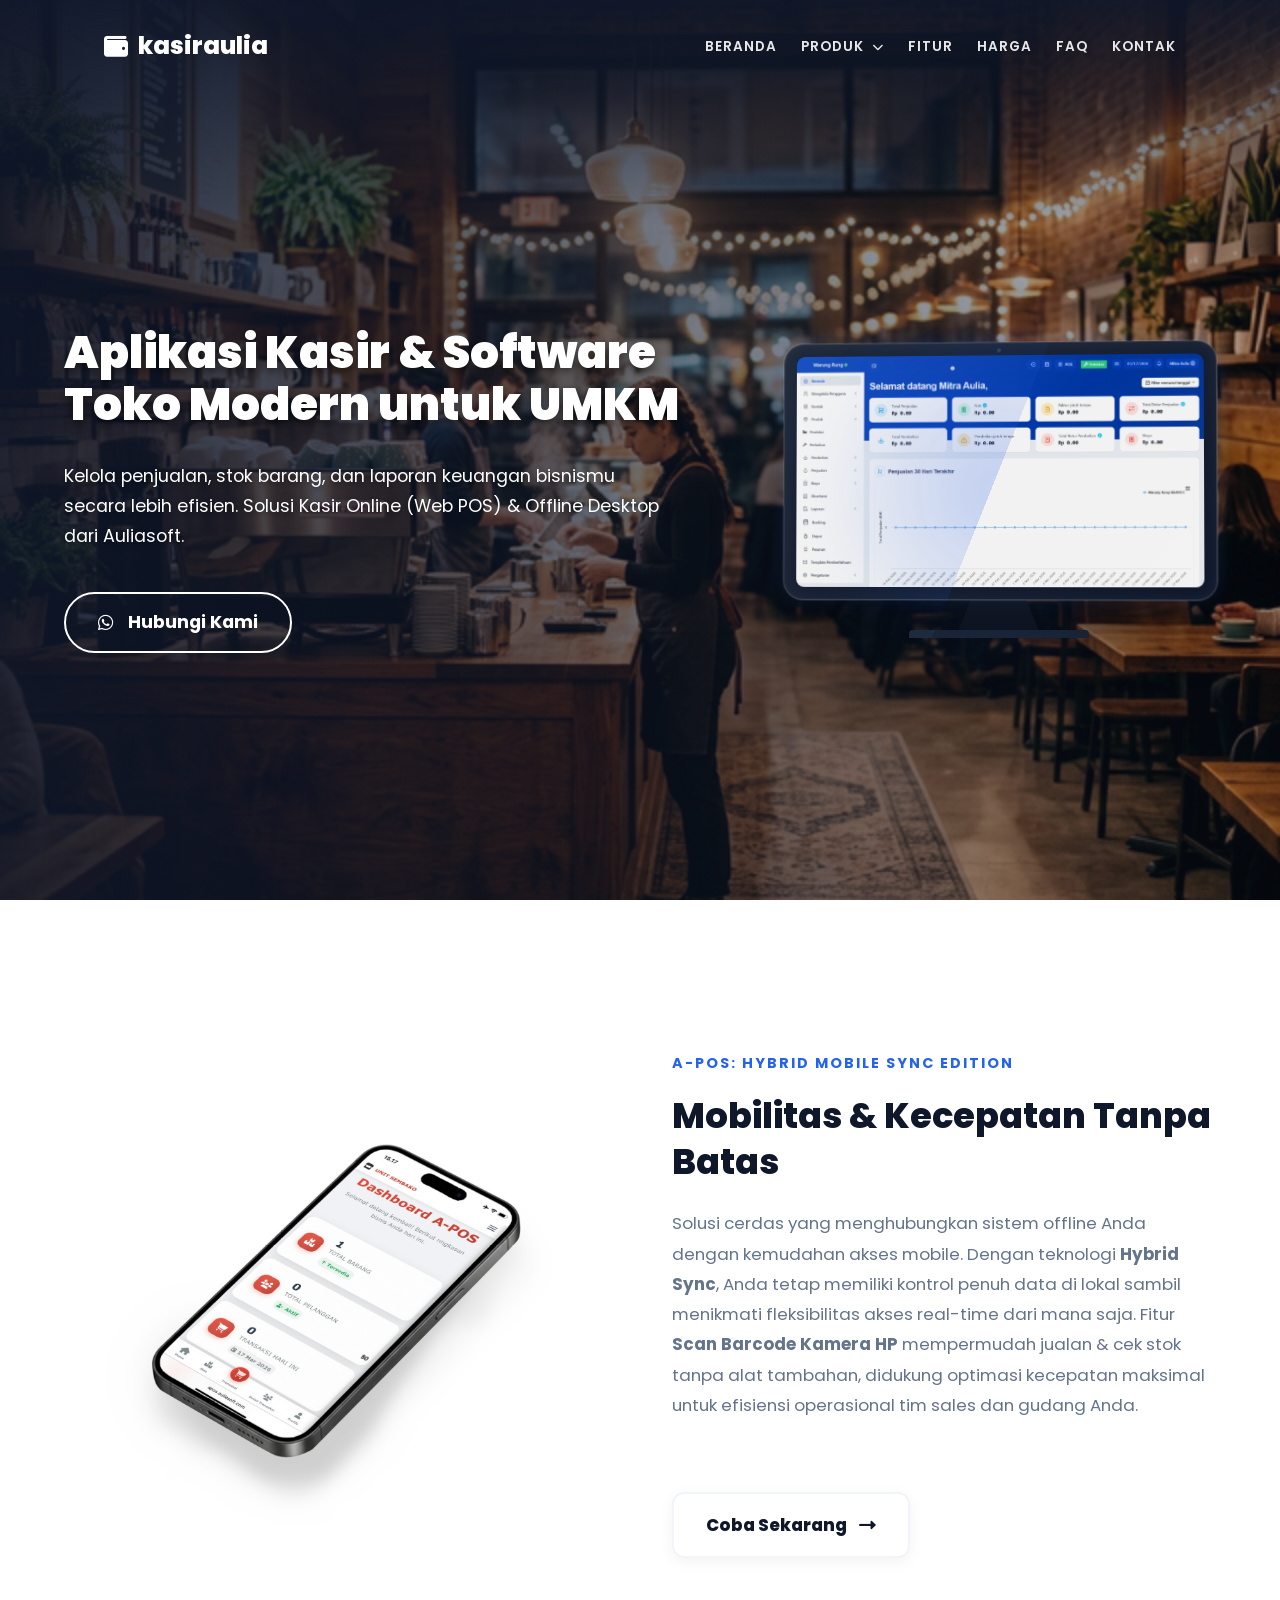
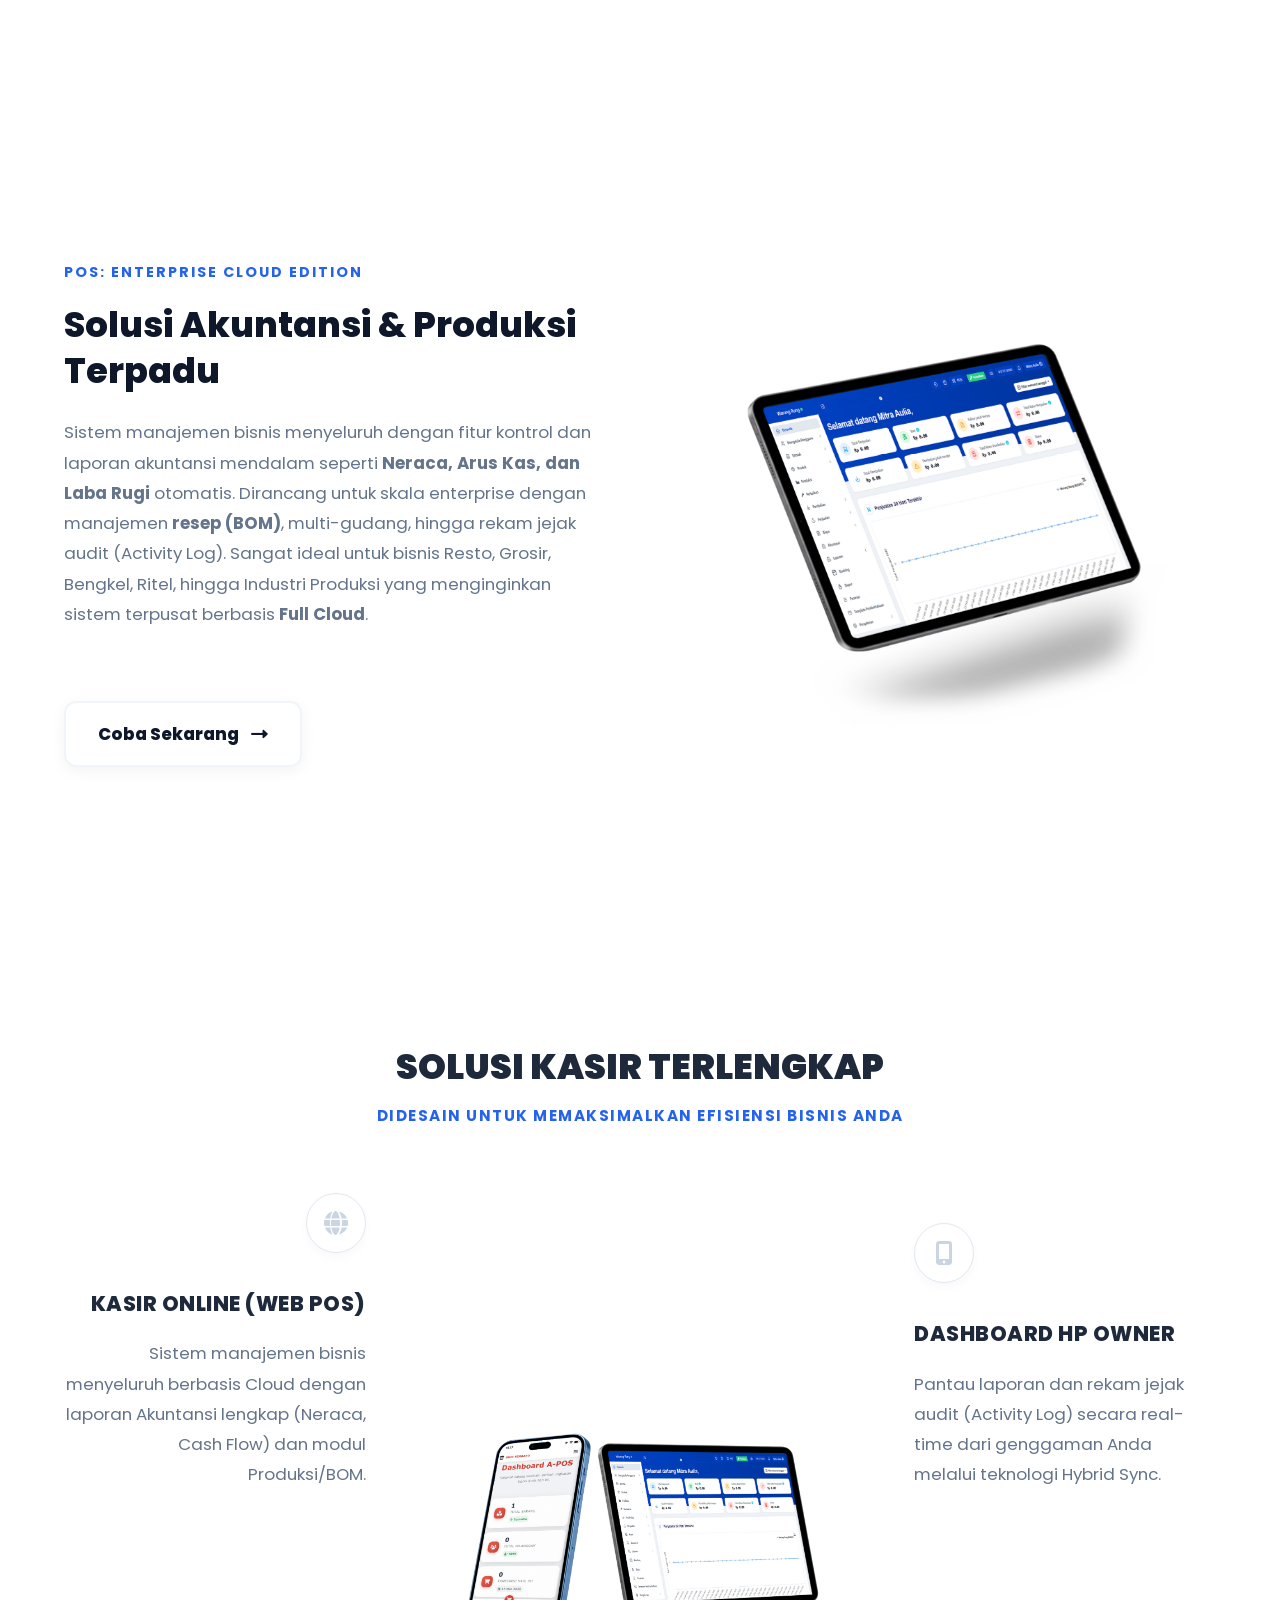
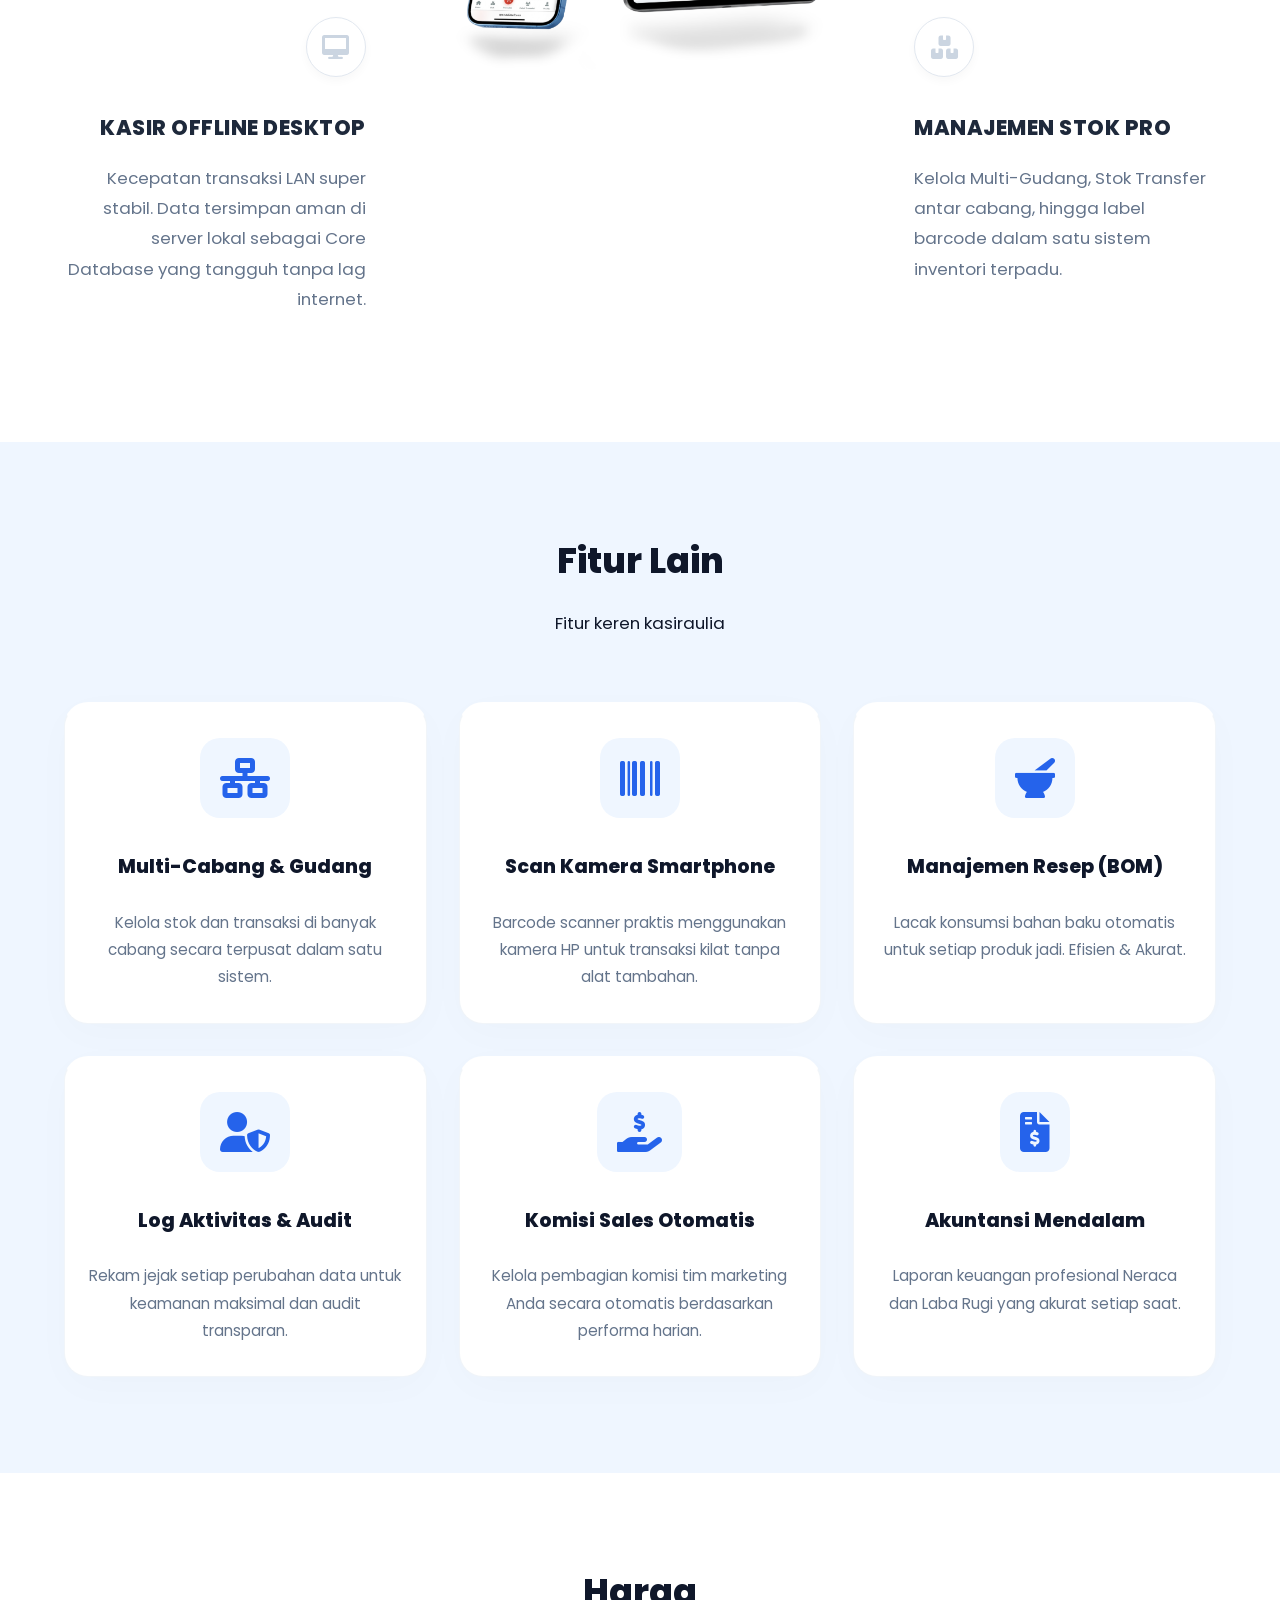
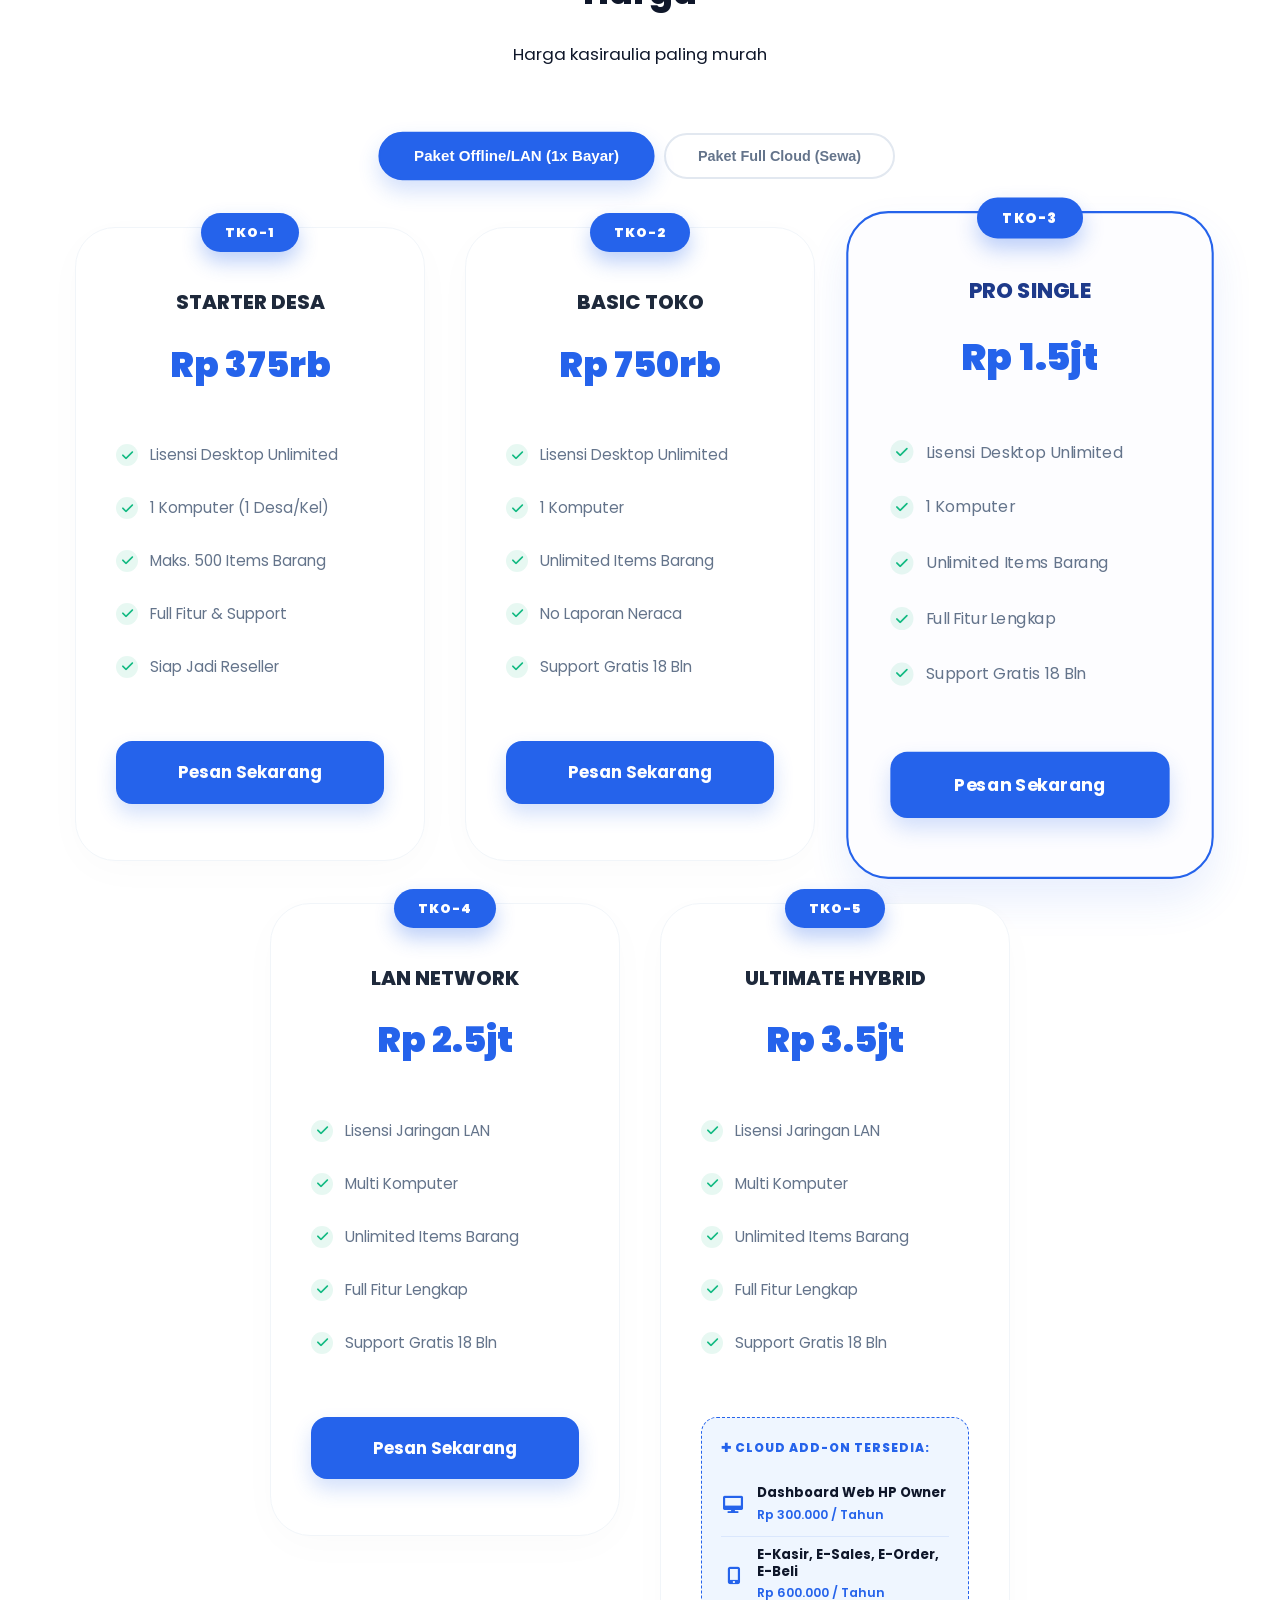
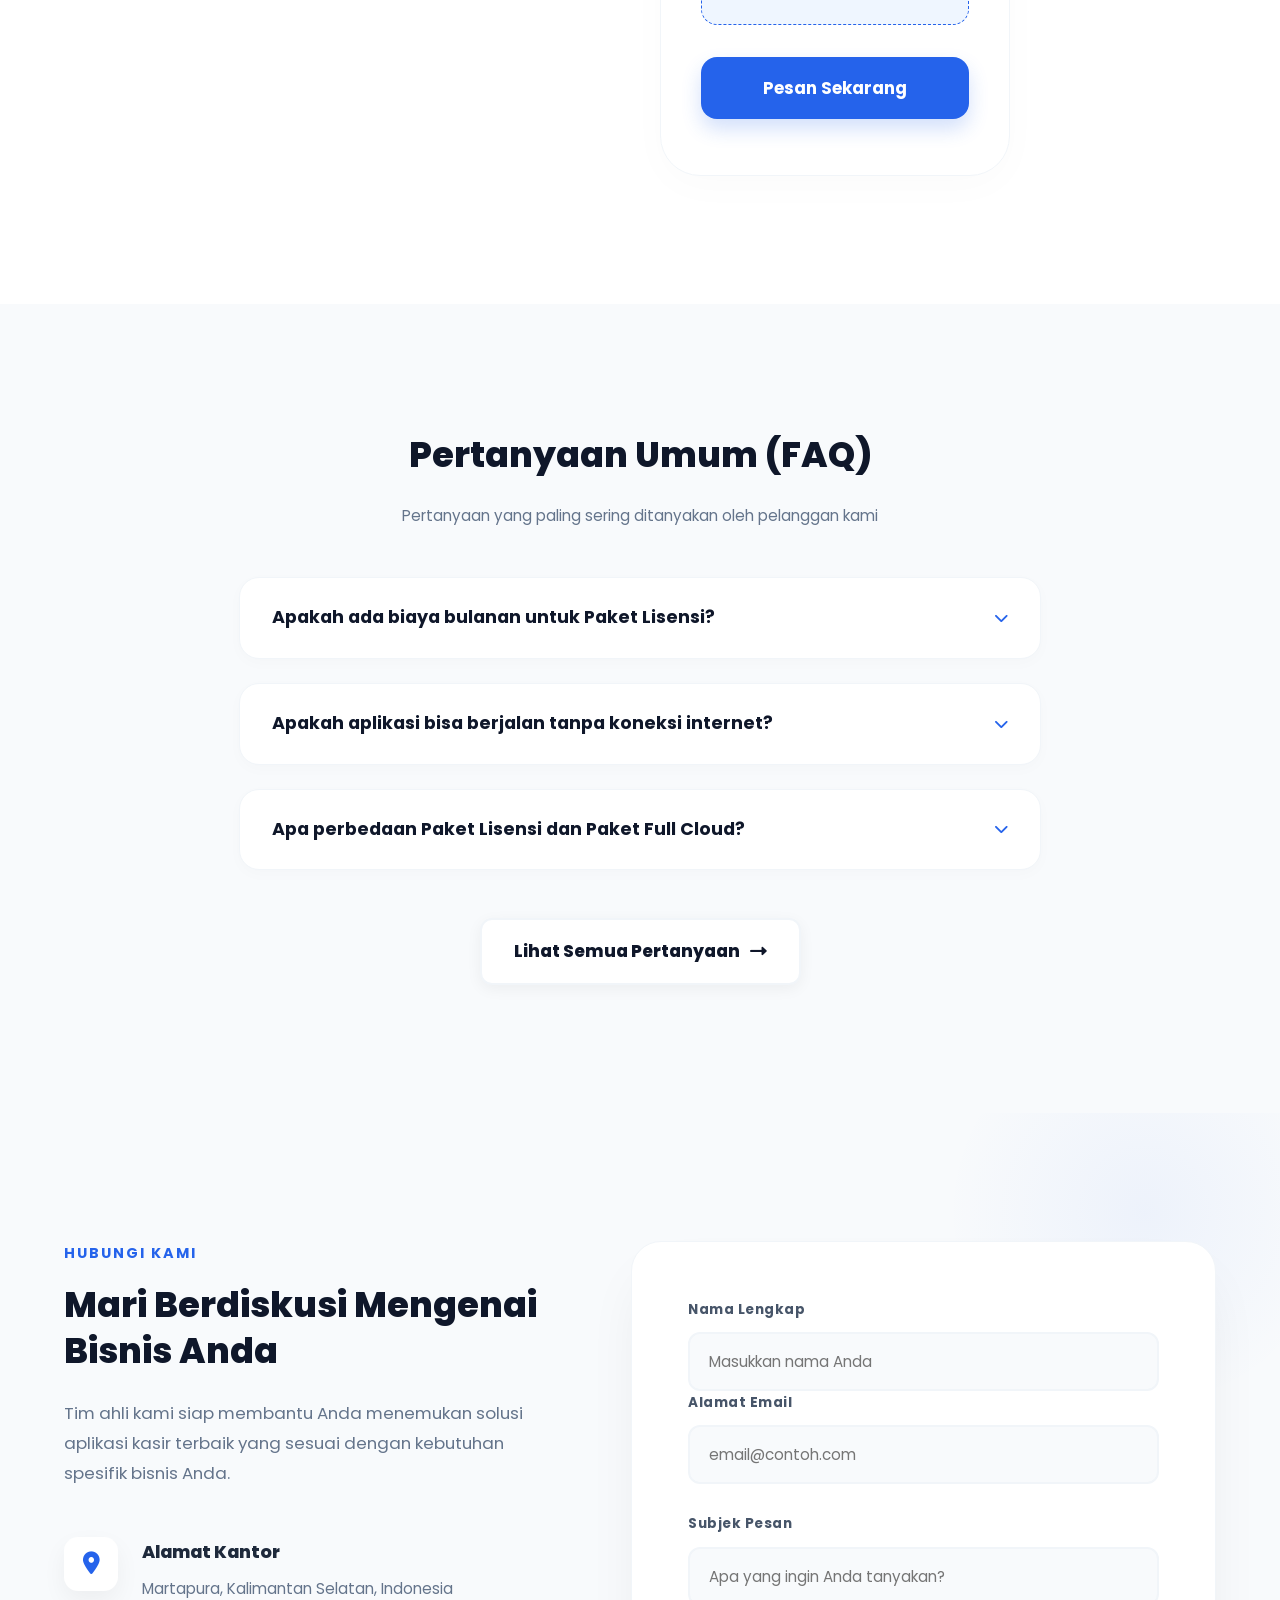
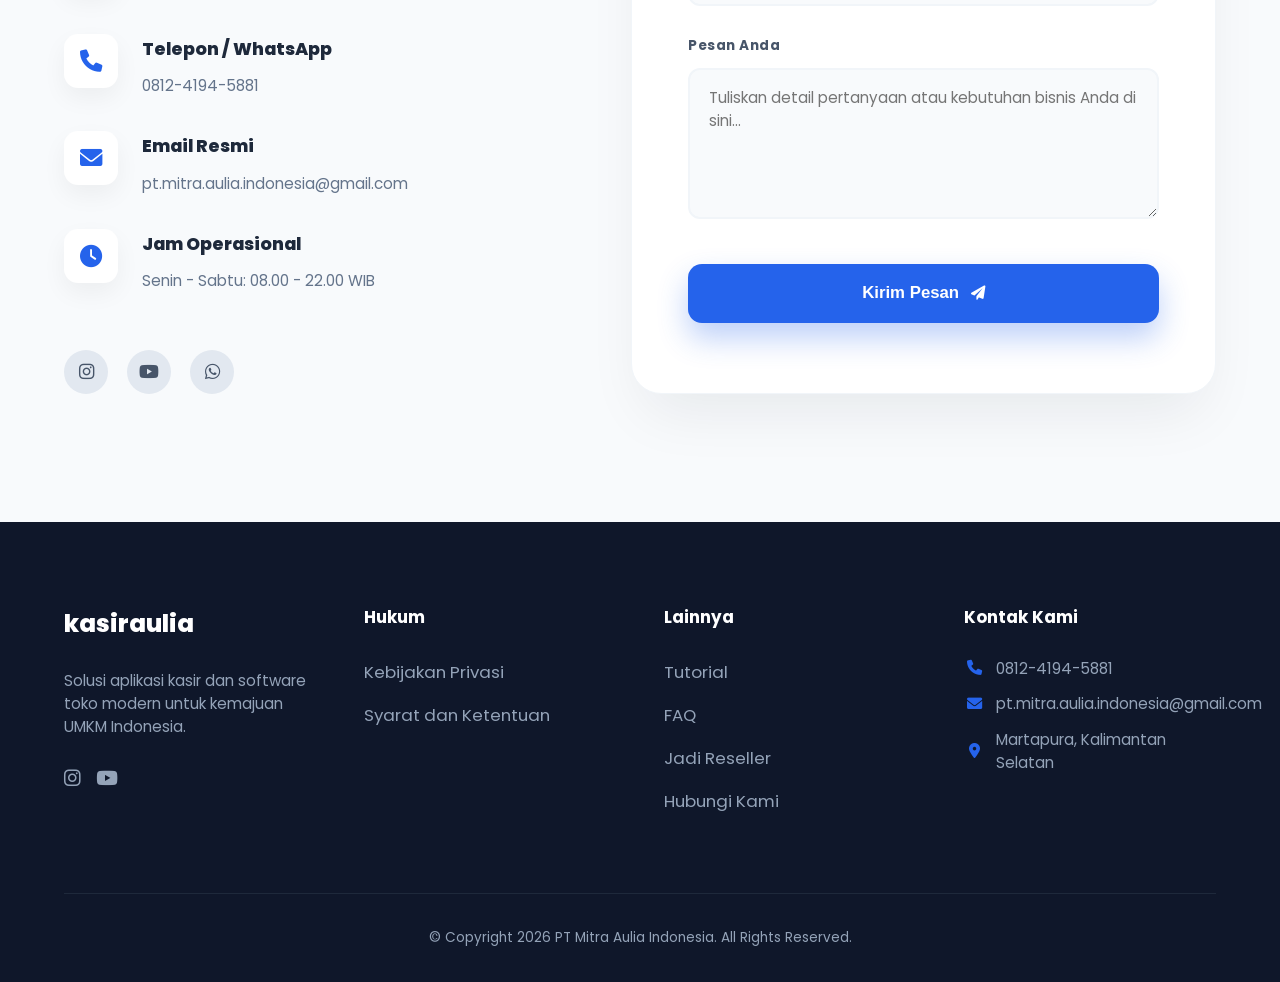
==== commit 021094ea: "typo" ====
--- a/index.html
+++ b/index.html
@@ -101,7 +101,7 @@
         </p>
         <a href="pages/kasir-online.html" class="btn-simple">Coba Sekarang <i
             class="fas fa-long-arrow-alt-right"></i></a>
-      </div>s
+      </div>
     </div>
   </section>
 
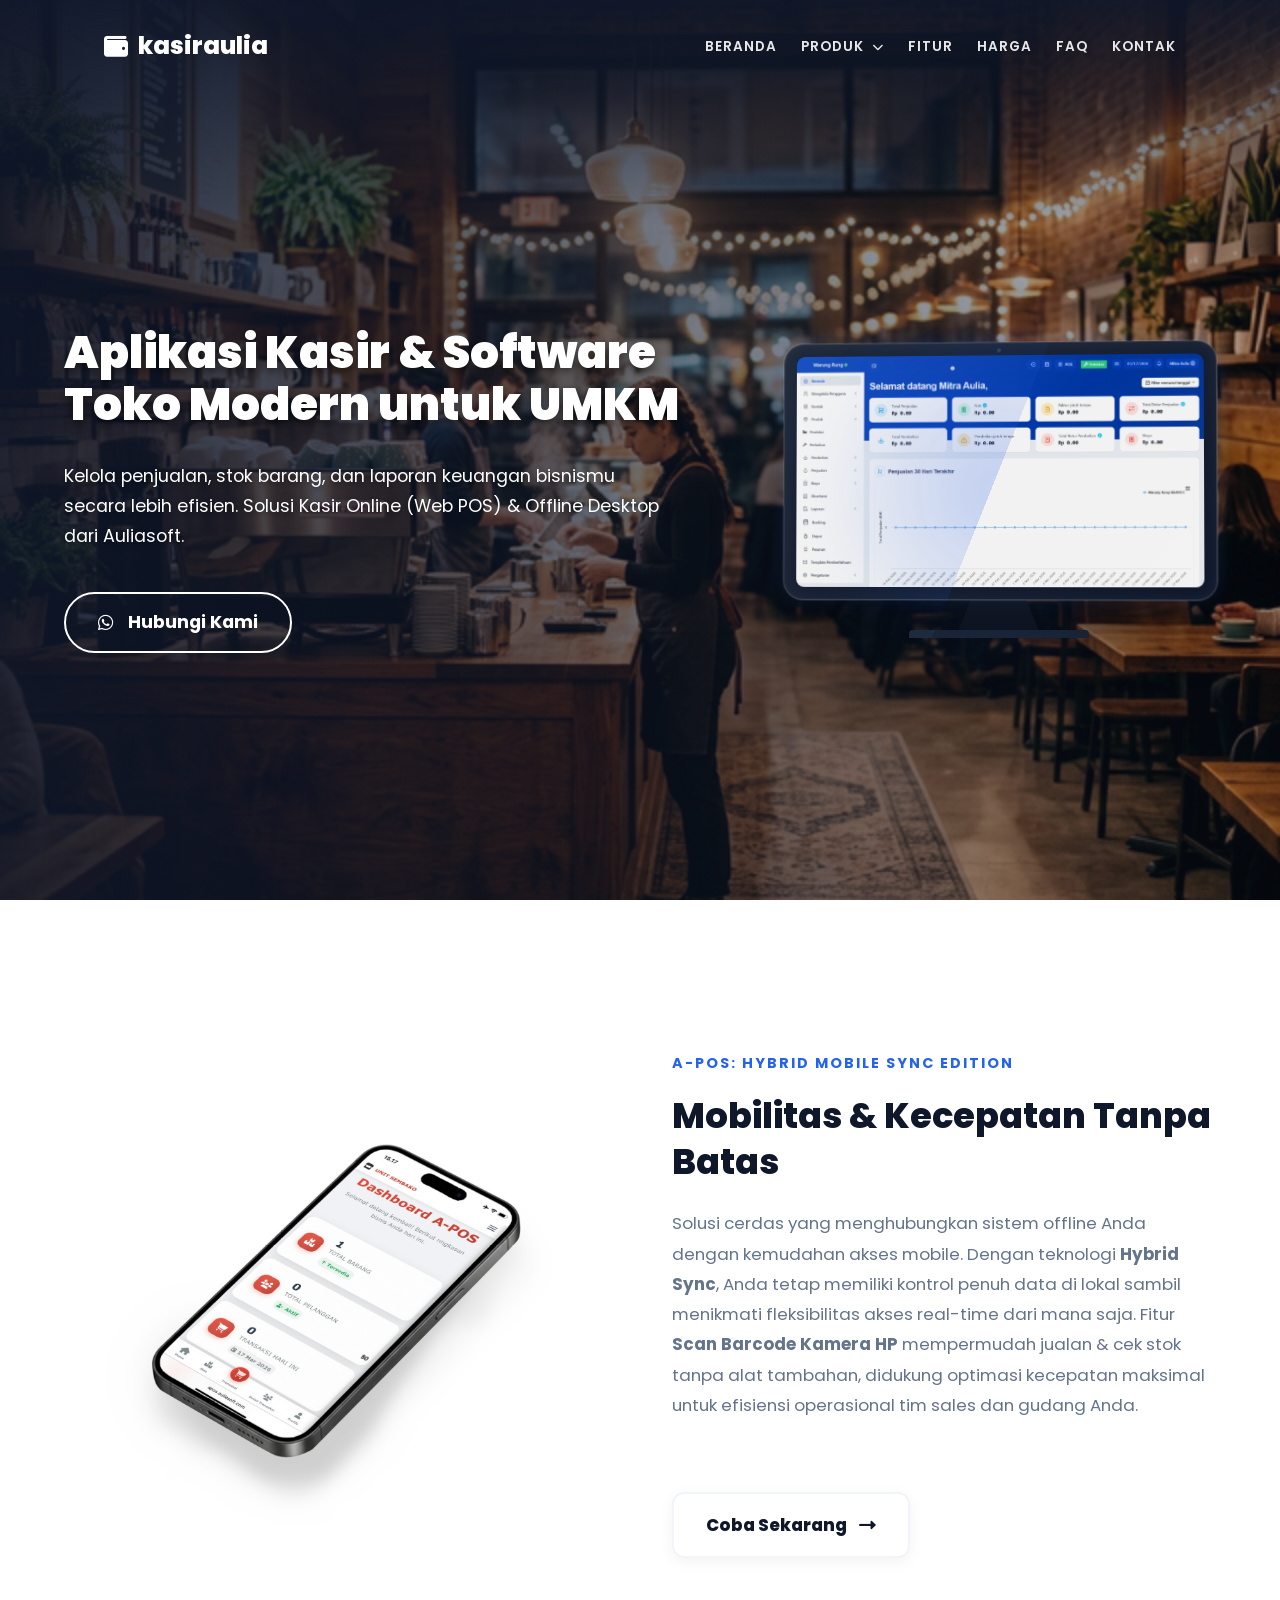
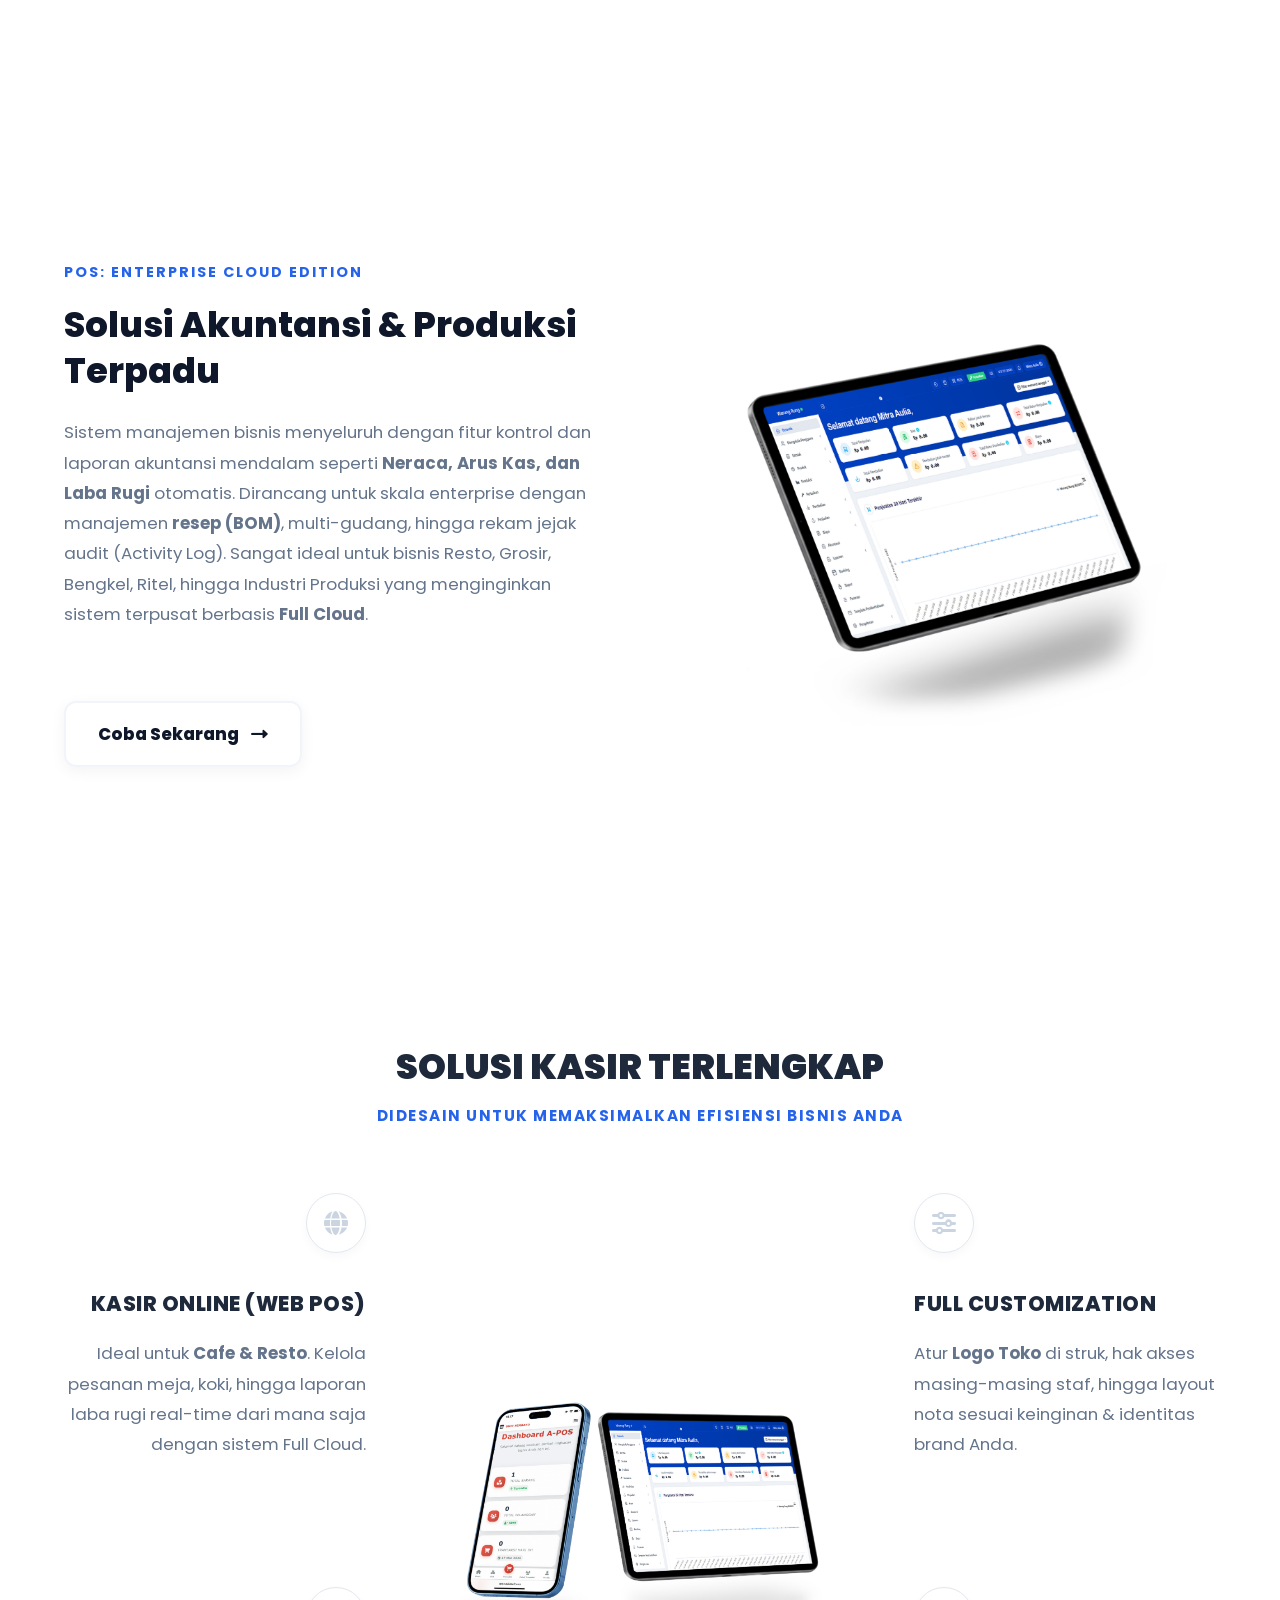
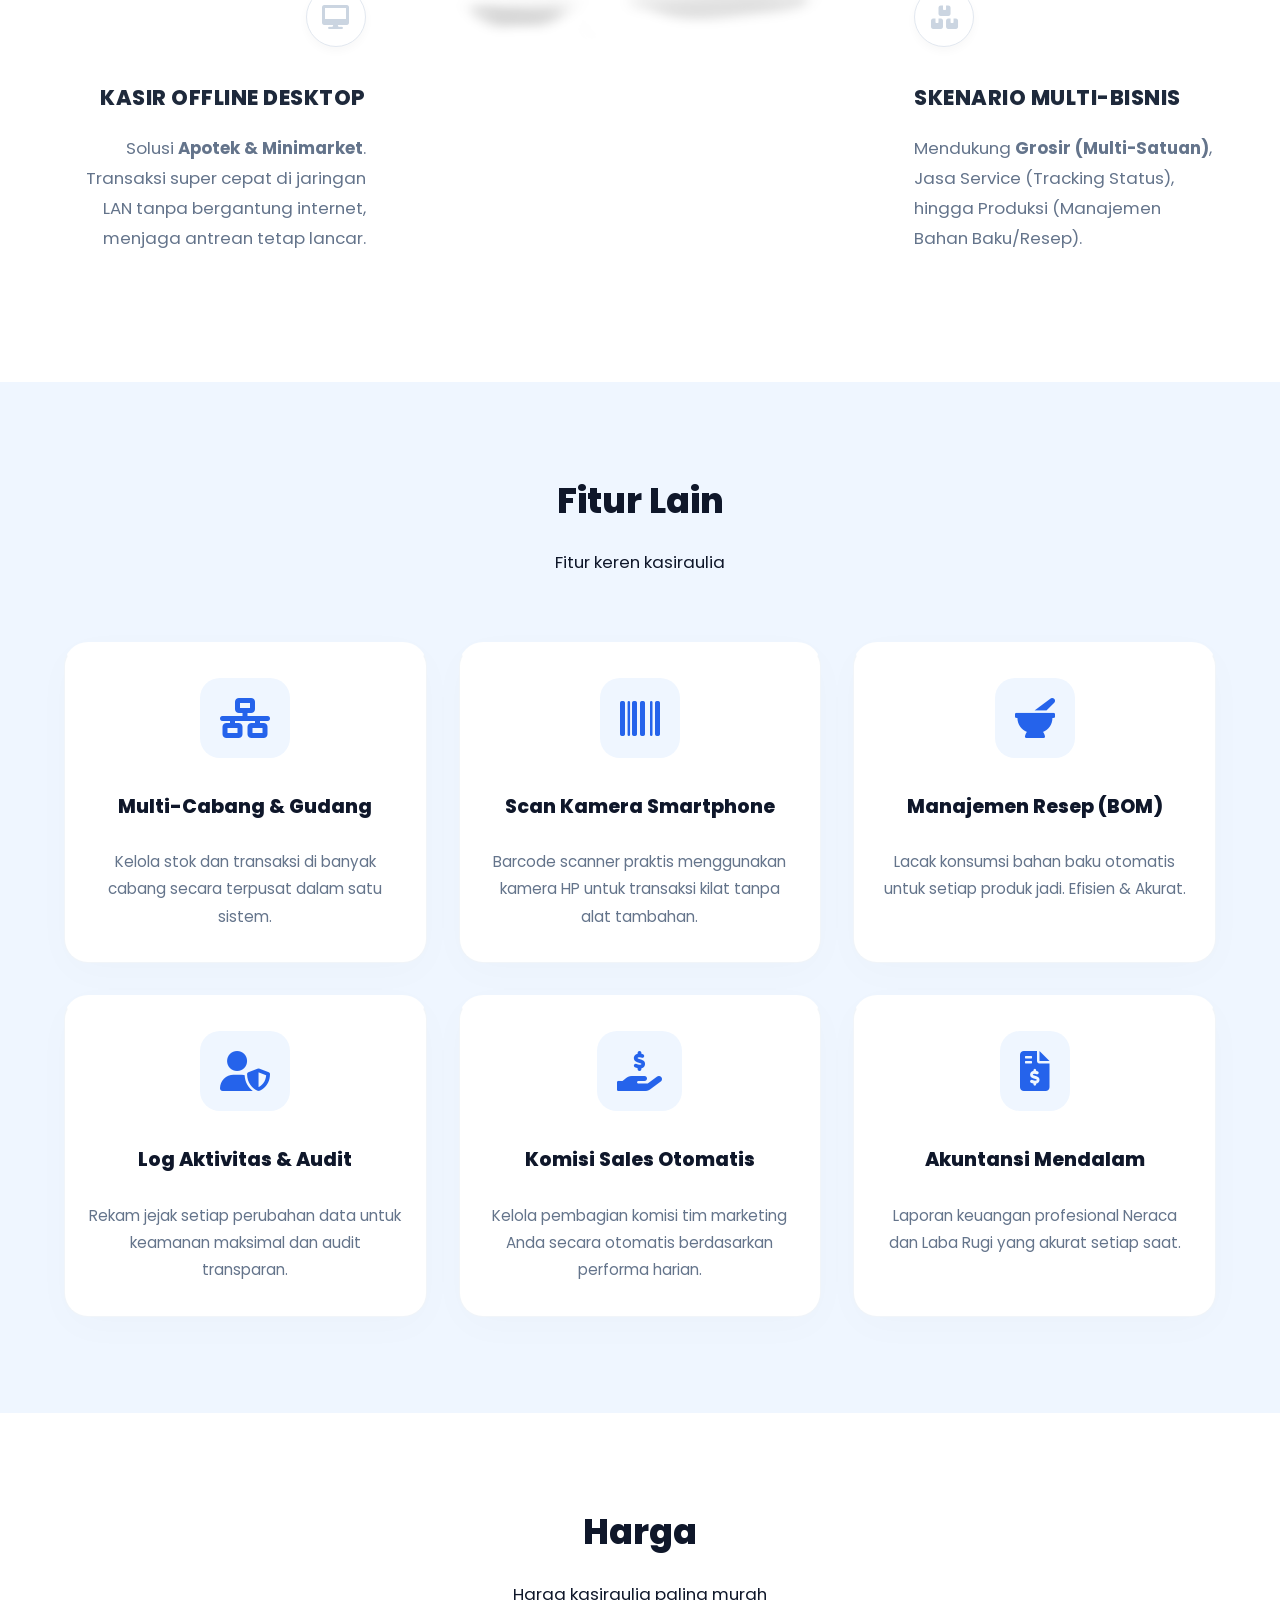
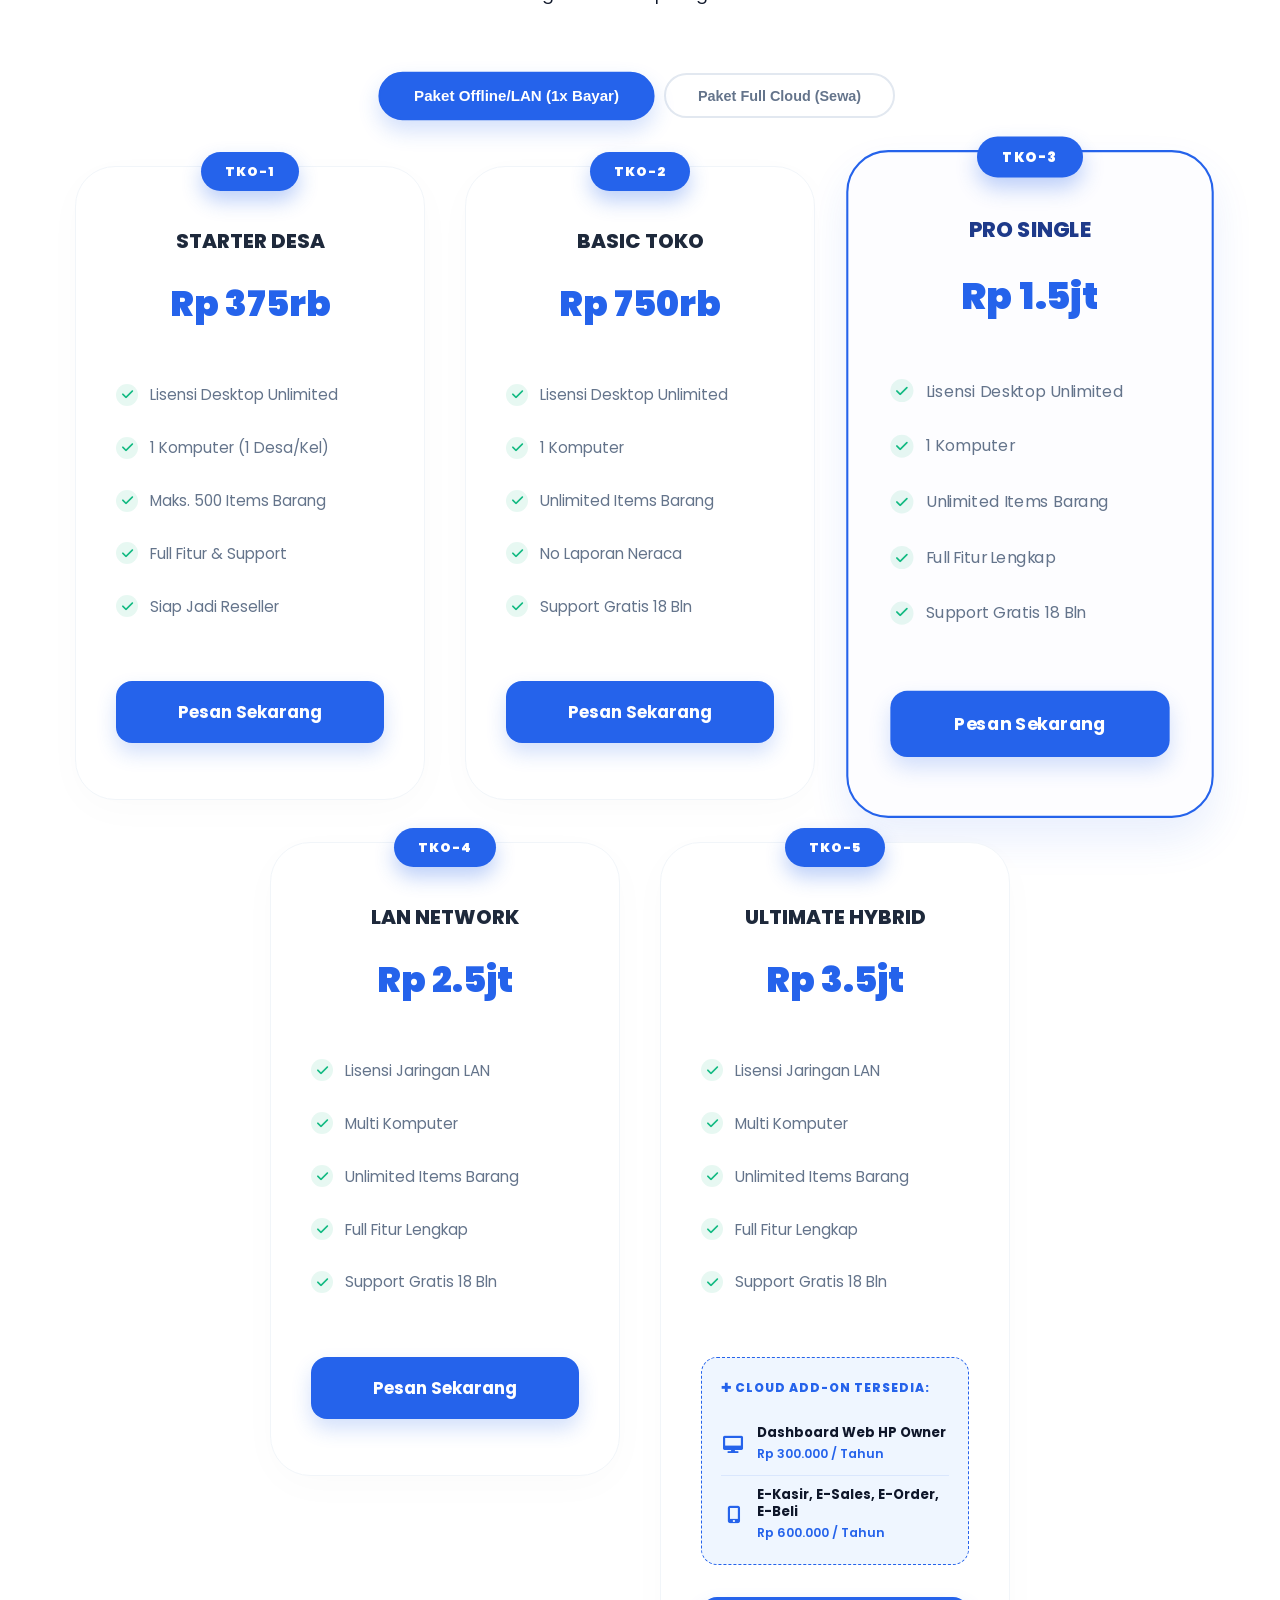
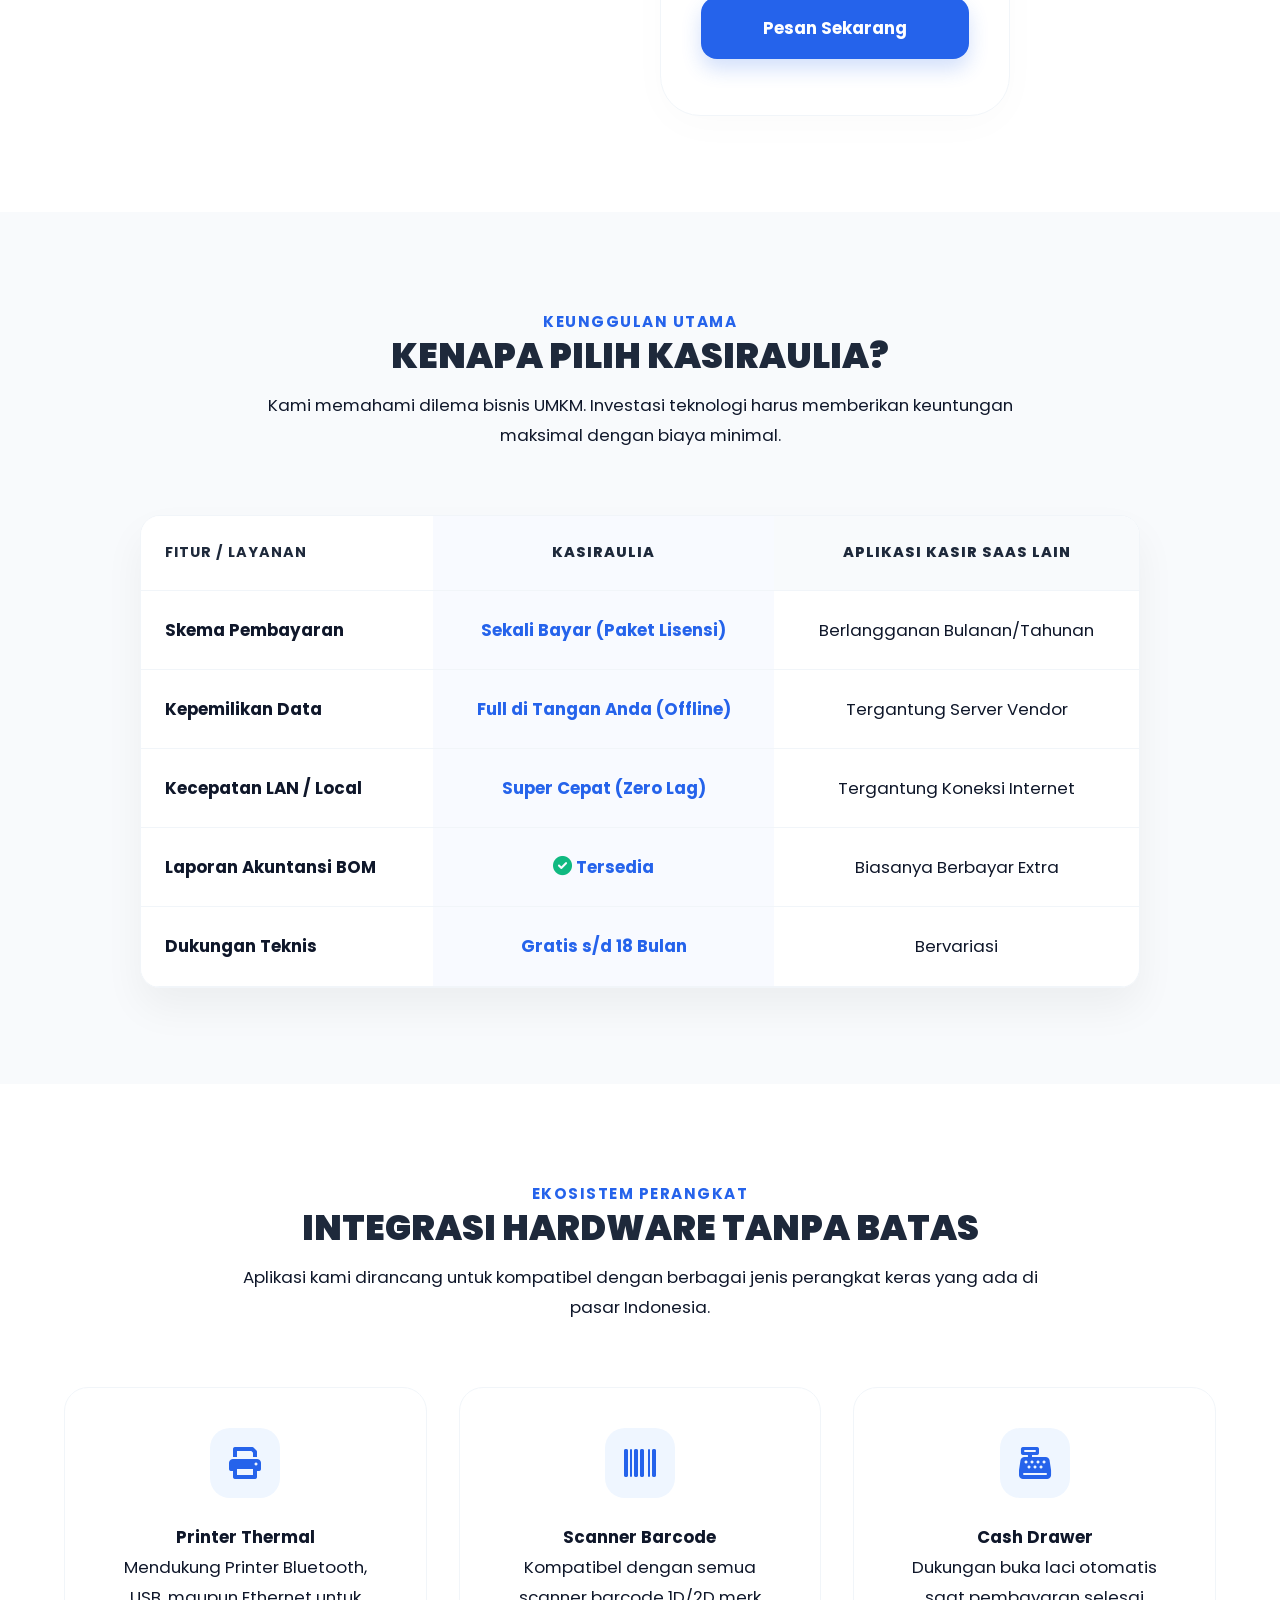
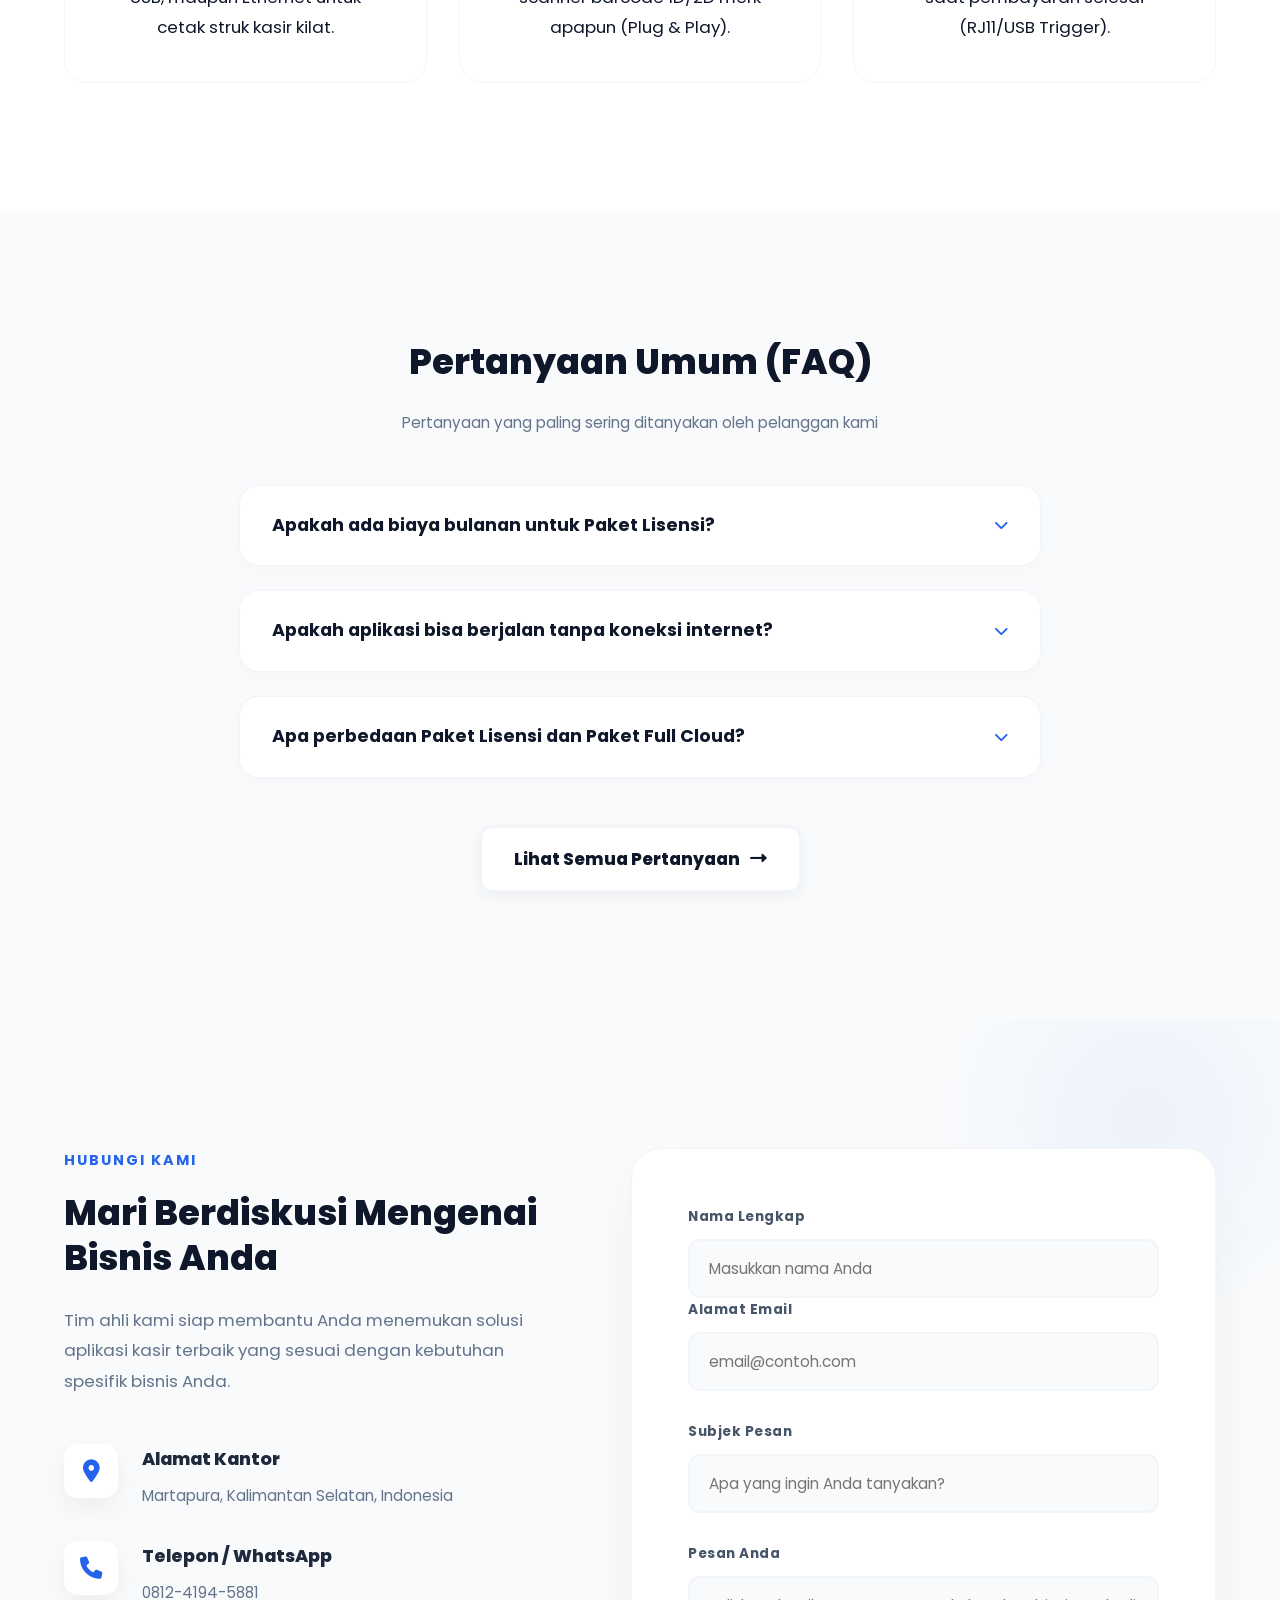
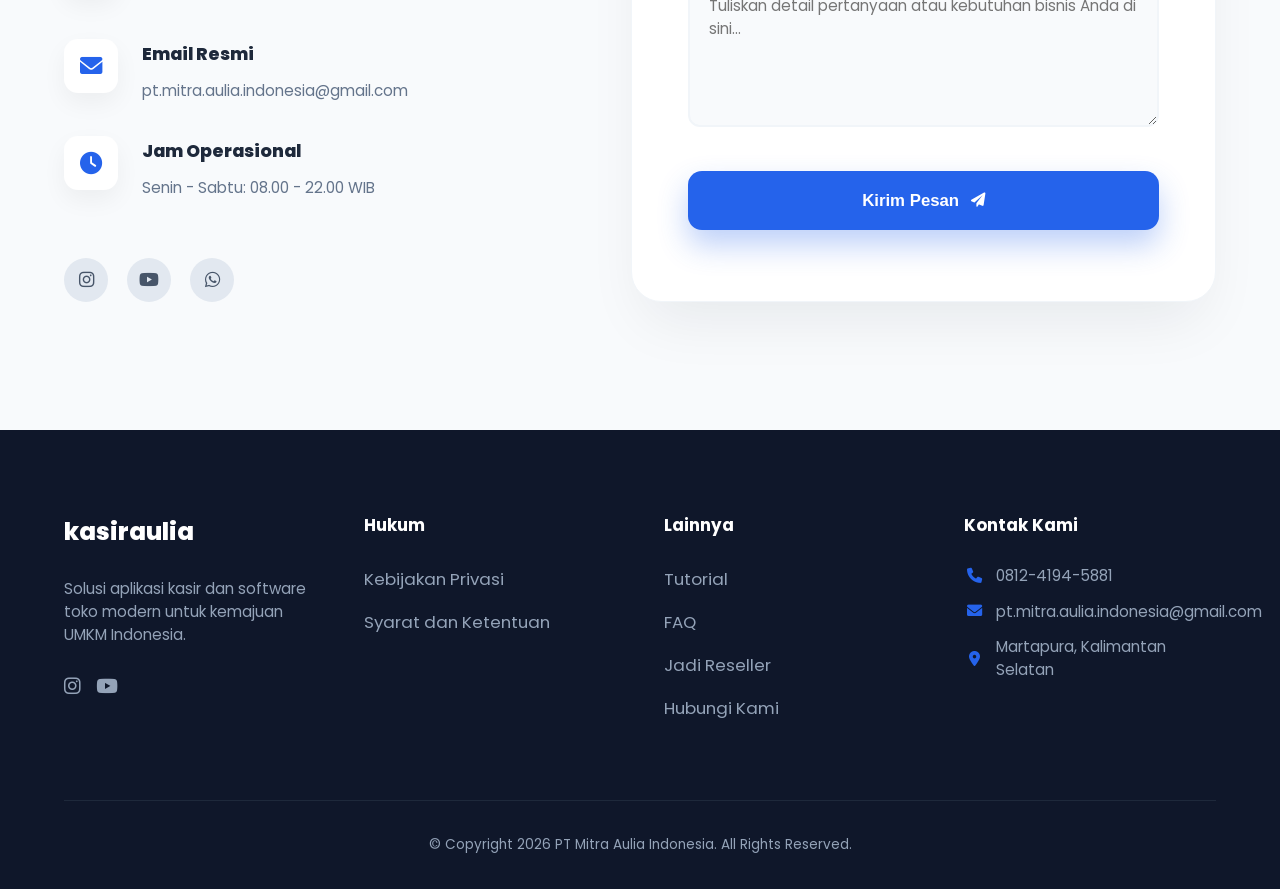
==== commit d1f1d827: "perbaikan" ====
--- a/index.html
+++ b/index.html
@@ -87,7 +87,7 @@
     <div class="container-flex">
       <div class="content-half fade-in">
         <div class="image-wrapper">
-          <img src="img/angled-phone.png" alt="Software Kasir Android Terbaik" class="mockup-isometric">
+          <img src="img/angled-phone.png" alt="Software Kasir Android Terbaik" class="mockup-isometric" loading="lazy">
         </div>
       </div>
       <div class="content-half fade-in">
@@ -122,7 +122,8 @@
       </div>
       <div class="content-half fade-in">
         <div class="image-wrapper">
-          <img src="img/tablet-mockup.png" alt="Solusi POS Enterprise Cloud Auliasoft" class="mockup-tablet">
+          <img src="img/tablet-mockup.png" alt="Solusi POS Enterprise Cloud Auliasoft" class="mockup-tablet"
+            loading="lazy">
         </div>
       </div>
     </div>
@@ -143,16 +144,16 @@
             <div class="fi-icon"><i class="fas fa-globe"></i></div>
             <div class="fi-text">
               <h4>KASIR ONLINE (WEB POS)</h4>
-              <p>Sistem manajemen bisnis menyeluruh berbasis Cloud dengan laporan Akuntansi lengkap (Neraca, Cash Flow)
-                dan modul Produksi/BOM.</p>
+              <p>Ideal untuk <strong>Cafe & Resto</strong>. Kelola pesanan meja, koki, hingga laporan laba rugi
+                real-time dari mana saja dengan sistem Full Cloud.</p>
             </div>
           </div>
           <div class="feature-item-alt">
             <div class="fi-icon"><i class="fas fa-desktop"></i></div>
             <div class="fi-text">
               <h4>KASIR OFFLINE DESKTOP</h4>
-              <p>Kecepatan transaksi LAN super stabil. Data tersimpan aman di server lokal sebagai Core Database yang
-                tangguh tanpa lag internet.</p>
+              <p>Solusi <strong>Apotek & Minimarket</strong>. Transaksi super cepat di jaringan LAN tanpa bergantung
+                internet, menjaga antrean tetap lancar.</p>
             </div>
           </div>
         </div>
@@ -160,26 +161,26 @@
         <!-- Center Mockup Laptop -->
         <div class="features-mockup">
           <div class="image-wrapper">
-            <img src="img/phone-tablet.png" alt="Solusi Kasir Hybrid Auliasoft" class="mockup-tablet">
+            <img src="img/phone-tablet.png" alt="Solusi Kasir Hybrid Auliasoft" class="mockup-tablet" loading="lazy">
           </div>
         </div>
 
         <!-- Right Side Features -->
         <div class="features-side right-align">
           <div class="feature-item-alt">
-            <div class="fi-icon"><i class="fas fa-mobile-screen-button"></i></div>
+            <div class="fi-icon"><i class="fas fa-sliders"></i></div>
             <div class="fi-text">
-              <h4>DASHBOARD HP OWNER</h4>
-              <p>Pantau laporan dan rekam jejak audit (Activity Log) secara real-time dari genggaman Anda melalui
-                teknologi Hybrid Sync.</p>
+              <h4>FULL CUSTOMIZATION</h4>
+              <p>Atur <strong>Logo Toko</strong> di struk, hak akses masing-masing staf, hingga layout nota sesuai
+                keinginan & identitas brand Anda.</p>
             </div>
           </div>
           <div class="feature-item-alt">
             <div class="fi-icon"><i class="fas fa-boxes-stacked"></i></div>
             <div class="fi-text">
-              <h4>MANAJEMEN STOK PRO</h4>
-              <p>Kelola Multi-Gudang, Stok Transfer antar cabang, hingga label barcode dalam satu sistem inventori
-                terpadu.</p>
+              <h4>SKENARIO MULTI-BISNIS</h4>
+              <p>Mendukung <strong>Grosir (Multi-Satuan)</strong>, Jasa Service (Tracking Status), hingga Produksi
+                (Manajemen Bahan Baku/Resep).</p>
             </div>
           </div>
         </div>
@@ -358,6 +359,81 @@
 
   </section>
 
+  <!-- Kenapa Kasiraulia? (Kategori 10: Competitors) -->
+  <section id="kenapa-kami" style="background: #f8fafc;">
+    <div class="container text-center">
+      <span class="subtitle-blue">KEUNGGULAN UTAMA</span>
+      <h2 class="title-bold">KENAPA PILIH KASIRAULIA?</h2>
+      <p style="max-width: 800px; margin: 0 auto 3rem;">Kami memahami dilema bisnis UMKM. Investasi teknologi harus
+        memberikan keuntungan maksimal dengan biaya minimal.</p>
+
+      <div class="comparison-container">
+        <table class="comp-table">
+          <thead>
+            <tr>
+              <th>Fitur / Layanan</th>
+              <th class="active-col">KASIRAULIA</th>
+              <th>Aplikasi Kasir SaaS Lain</th>
+            </tr>
+          </thead>
+          <tbody>
+            <tr>
+              <td>Skema Pembayaran</td>
+              <td class="active-col">Sekali Bayar (Paket Lisensi)</td>
+              <td>Berlangganan Bulanan/Tahunan</td>
+            </tr>
+            <tr>
+              <td>Kepemilikan Data</td>
+              <td class="active-col">Full di Tangan Anda (Offline)</td>
+              <td>Tergantung Server Vendor</td>
+            </tr>
+            <tr>
+              <td>Kecepatan LAN / Local</td>
+              <td class="active-col">Super Cepat (Zero Lag)</td>
+              <td>Tergantung Koneksi Internet</td>
+            </tr>
+            <tr>
+              <td>Laporan Akuntansi BOM</td>
+              <td class="active-col"><i class="fas fa-check-circle icon-check"></i> Tersedia</td>
+              <td>Biasanya Berbayar Extra</td>
+            </tr>
+            <tr>
+              <td>Dukungan Teknis</td>
+              <td class="active-col">Gratis s/d 18 Bulan</td>
+              <td>Bervariasi</td>
+            </tr>
+          </tbody>
+        </table>
+      </div>
+    </div>
+  </section>
+
+  <!-- Dukungan Hardware (Kategori 11: Complementary Products) -->
+  <section id="hardware">
+    <div class="container text-center">
+      <span class="subtitle-blue">EKOSISTEM PERANGKAT</span>
+      <h2 class="title-bold">INTEGRASI HARDWARE TANPA BATAS</h2>
+      <p style="max-width: 800px; margin: 0 auto;">Aplikasi kami dirancang untuk kompatibel dengan berbagai jenis
+        perangkat keras yang ada di pasar Indonesia.</p>
+
+      <div class="hw-grid">
+        <div class="hw-card">
+          <div class="hw-icon"><i class="fas fa-print"></i></div>
+          <h4>Printer Thermal</h4>
+          <p>Mendukung Printer Bluetooth, USB, maupun Ethernet untuk cetak struk kasir kilat.</p>
+        </div>
+        <div class="hw-card">
+          <div class="hw-icon"><i class="fas fa-barcode"></i></div>
+          <h4>Scanner Barcode</h4>
+          <p>Kompatibel dengan semua scanner barcode 1D/2D merk apapun (Plug & Play).</p>
+        </div>
+        <div class="hw-card">
+          <div class="hw-icon"><i class="fas fa-cash-register"></i></div>
+          <h4>Cash Drawer</h4>
+          <p>Dukungan buka laci otomatis saat pembayaran selesai (RJ11/USB Trigger).</p>
+        </div>
+      </div>
+    </div>
   </section>
 
   <!-- FAQ Preview Section -->
--- a/css/style.css
+++ b/css/style.css
@@ -1941,4 +1941,793 @@
     font-size: 1rem;
     padding: 1rem;
   }
+}
+
+/* ==========================================================================
+   PAGE SPECIFIC STYLES
+   ========================================================================== */
+
+/* ===== KASIR OFFLINE PAGE ===== */
+.search-container {
+  max-width: 600px;
+  margin: -2rem auto 4rem;
+  padding: 0 5%;
+  position: relative;
+  z-index: 10;
+}
+
+.search-box {
+  background: white;
+  padding: 1rem 2rem;
+  border-radius: 50px;
+  box-shadow: 0 15px 40px rgba(0, 0, 0, 0.1);
+  display: flex;
+  align-items: center;
+  gap: 15px;
+  border: 1px solid #e2e8f0;
+}
+
+.search-box input {
+  border: none;
+  outline: none;
+  width: 100%;
+  font-size: 1rem;
+  font-family: inherit;
+}
+
+.search-box i {
+  color: #94a3b8;
+}
+
+.trial-info-section {
+  padding: 4rem 5% 2rem;
+  max-width: 1200px;
+  margin: 0 auto;
+}
+
+.trial-card {
+  background: linear-gradient(to right, #eff6ff, #ffffff);
+  padding: 2.5rem;
+  border-radius: 30px;
+  border-left: 6px solid var(--primary-color);
+  display: flex;
+  align-items: center;
+  gap: 3rem;
+  box-shadow: 0 10px 30px rgba(0, 0, 0, 0.03);
+}
+
+.trial-icon {
+  font-size: 3rem;
+  color: var(--primary-color);
+  flex-shrink: 0;
+}
+
+.trial-text h3 {
+  font-size: 1.5rem;
+  font-weight: 800;
+  margin-bottom: 0.5rem;
+  color: #1e293b;
+}
+
+.btn-generate-key {
+  display: inline-flex;
+  align-items: center;
+  gap: 12px;
+  background: linear-gradient(135deg, #10b981 0%, #059669 100%);
+  color: white;
+  padding: 1rem 2rem;
+  border-radius: 12px;
+  text-decoration: none;
+  font-weight: 800;
+  font-size: 1rem;
+  margin-top: 1.5rem;
+  box-shadow: 0 10px 20px rgba(16, 185, 129, 0.2);
+  transition: all 0.3s;
+}
+
+.btn-generate-key:hover {
+  transform: translateY(-3px);
+  box-shadow: 0 15px 30px rgba(16, 185, 129, 0.4);
+  background: linear-gradient(135deg, #059669 0%, #047857 100%);
+}
+
+.download-grid {
+  display: grid;
+  grid-template-columns: repeat(auto-fill, minmax(300px, 1fr));
+  gap: 2rem;
+  padding: 3rem 5% 6rem;
+  max-width: 1300px;
+  margin: 0 auto;
+}
+
+.app-card {
+  background: white;
+  padding: 2rem;
+  border-radius: 24px;
+  box-shadow: 0 10px 25px rgba(0, 0, 0, 0.03);
+  border: 1px solid #f1f5f9;
+  transition: all 0.3s ease;
+  display: flex;
+  flex-direction: column;
+  justify-content: space-between;
+}
+
+.app-card:hover {
+  transform: translateY(-8px);
+  box-shadow: 0 20px 40px rgba(37, 99, 235, 0.15);
+  border-color: rgba(37, 99, 235, 0.2);
+}
+
+.app-icon {
+  width: 50px;
+  height: 50px;
+  background: #eff6ff;
+  border-radius: 14px;
+  display: flex;
+  align-items: center;
+  justify-content: center;
+  color: var(--primary-color);
+  font-size: 1.4rem;
+  margin-bottom: 1.5rem;
+}
+
+.app-card h4 {
+  font-size: 1rem;
+  font-weight: 700;
+  color: #1e293b;
+  margin-bottom: 0.8rem;
+  line-height: 1.4;
+  text-transform: capitalize;
+}
+
+.app-tag {
+  font-size: 0.7rem;
+  padding: 4px 8px;
+  background: #f1f5f9;
+  border-radius: 6px;
+  color: #64748b;
+  font-weight: 600;
+  margin-bottom: 1.2rem;
+  display: inline-block;
+  overflow: hidden;
+  text-overflow: ellipsis;
+  white-space: nowrap;
+  max-width: 100%;
+}
+
+.btn-download {
+  display: flex;
+  align-items: center;
+  justify-content: center;
+  gap: 10px;
+  background: var(--primary-color);
+  color: white;
+  padding: 0.9rem;
+  border-radius: 12px;
+  text-decoration: none;
+  font-weight: 700;
+  font-size: 0.9rem;
+  transition: all 0.3s;
+}
+
+.btn-download:hover {
+  background: #1d4ed8;
+  gap: 15px;
+}
+
+.steps-section {
+  background: #f8fafc;
+  padding: 6rem 5%;
+  text-align: center;
+}
+
+.steps-grid {
+  display: grid;
+  grid-template-columns: repeat(auto-fit, minmax(250px, 1fr));
+  gap: 2rem;
+  max-width: 1000px;
+  margin: 4rem auto 0;
+}
+
+.step-item {
+  position: relative;
+}
+
+.step-num {
+  width: 40px;
+  height: 40px;
+  background: var(--primary-color);
+  color: white;
+  border-radius: 50%;
+  display: flex;
+  align-items: center;
+  justify-content: center;
+  font-weight: 800;
+  margin: 0 auto 1.5rem;
+}
+
+@media (max-width: 768px) {
+  .trial-card > div {
+    grid-template-columns: 1fr !important;
+    gap: 2rem !important;
+  }
+
+  .login-col {
+    border-left: none !important;
+    padding-left: 0 !important;
+    padding-top: 2rem;
+    border-top: 1px solid #f1f5f9;
+  }
+
+  .download-grid {
+    grid-template-columns: 1fr;
+    gap: 1.5rem;
+  }
+
+  .trial-info-section {
+    padding: 2rem 5% 1rem;
+  }
+
+  .trial-card {
+    padding: 1.5rem !important;
+  }
+}
+
+/* ===== KASIR ONLINE PAGE ===== */
+.demo-section {
+  padding: 5rem 5%;
+  background: var(--bg-light);
+}
+
+.demo-grid {
+  display: grid;
+  grid-template-columns: repeat(auto-fit, minmax(350px, 1fr));
+  gap: 3rem;
+  max-width: 1200px;
+  margin: 0 auto;
+}
+
+.demo-card {
+  background: white;
+  border-radius: 30px;
+  overflow: hidden;
+  box-shadow: 0 20px 50px rgba(0, 0, 0, 0.05);
+  border: 1px solid rgba(0, 0, 0, 0.03);
+  transition: all 0.4s ease;
+  display: flex;
+  flex-direction: column;
+}
+
+.demo-card:hover {
+  transform: translateY(-15px);
+  box-shadow: 0 30px 70px rgba(37, 99, 235, 0.15);
+}
+
+.card-header {
+  padding: 2.5rem;
+  background: #f8fafc;
+  border-bottom: 1px solid #f1f5f9;
+}
+
+.card-header .badge-tag {
+  display: inline-block;
+  padding: 0.5rem 1.2rem;
+  background: rgba(37, 99, 235, 0.1);
+  color: var(--primary-color);
+  border-radius: 50px;
+  font-size: 0.75rem;
+  font-weight: 800;
+  text-transform: uppercase;
+  letter-spacing: 1px;
+  margin-bottom: 1rem;
+}
+
+.card-header h2 {
+  font-size: 1.8rem;
+  font-weight: 800;
+  color: #1e293b;
+  margin-bottom: 0.5rem;
+}
+
+.card-header p.tagline {
+  color: #64748b;
+  font-size: 0.95rem;
+  font-style: italic;
+}
+
+.card-image {
+  background: white;
+  height: 300px;
+  display: flex;
+  align-items: center;
+  justify-content: center;
+  overflow: hidden;
+  padding: 0;
+}
+
+.card-image img {
+  max-height: 120%;
+  width: auto;
+  object-fit: contain;
+  transition: transform 0.6s cubic-bezier(0.16, 1, 0.3, 1);
+}
+
+.demo-card:hover .card-image img {
+  transform: scale(1.1);
+}
+
+.card-body {
+  padding: 2.5rem;
+  flex: 1;
+}
+
+.feature-list {
+  list-style: none;
+  margin-bottom: 2.5rem;
+}
+
+.feature-list li {
+  display: flex;
+  gap: 12px;
+  margin-bottom: 1rem;
+  color: #475569;
+  font-size: 0.95rem;
+  line-height: 1.5;
+}
+
+.feature-list li i {
+  color: #10b981;
+  margin-top: 4px;
+}
+
+.credential-box {
+  background: #f1f5f9;
+  padding: 1.5rem;
+  border-radius: 20px;
+  margin-bottom: 2rem;
+}
+
+.credential-box h4 {
+  font-size: 0.85rem;
+  color: #475569;
+  margin-bottom: 1rem;
+  text-transform: uppercase;
+  letter-spacing: 1px;
+}
+
+.acc-item {
+  display: flex;
+  justify-content: space-between;
+  align-items: flex-start;
+  padding: 1rem 0;
+  border-bottom: 1px dashed #cbd5e1;
+  gap: 10px;
+}
+
+.acc-label {
+  font-weight: 700;
+  color: #1e293b;
+  min-width: 70px;
+}
+
+.acc-item:last-child {
+  border-bottom: none;
+}
+
+.btn-group-hero {
+  display: flex;
+  gap: 1.5rem;
+  justify-content: center;
+  margin-top: 2.5rem;
+}
+
+.btn-secondary-white {
+  background: rgba(255, 255, 255, 0.1);
+  color: white;
+  padding: 1.1rem 2.5rem;
+  border-radius: 50px;
+  text-decoration: none;
+  font-weight: 700;
+  border: 1.5px solid rgba(255, 255, 255, 0.4);
+  transition: all 0.3s;
+}
+
+.btn-secondary-white:hover {
+  background: white;
+  color: var(--primary-color);
+}
+
+.acc-info {
+  font-size: 0.9rem;
+}
+
+.acc-info strong {
+  color: #1e293b;
+}
+
+.btn-demo {
+  display: flex;
+  align-items: center;
+  justify-content: center;
+  gap: 12px;
+  background: var(--primary-color);
+  color: white;
+  padding: 1.2rem;
+  border-radius: 16px;
+  text-decoration: none;
+  font-weight: 800;
+  transition: all 0.3s;
+  box-shadow: 0 10px 20px rgba(37, 99, 235, 0.2);
+}
+
+.btn-demo:hover {
+  background: #1d4ed8;
+  box-shadow: 0 15px 30px rgba(37, 99, 235, 0.4);
+  gap: 18px;
+}
+
+.recommendation-section {
+  padding: 5rem 5%;
+  background: white;
+  text-align: center;
+}
+
+.rec-box {
+  max-width: 900px;
+  margin: 0 auto;
+  background: white;
+  padding: 3.5rem;
+  border-radius: 40px;
+  box-shadow: 0 10px 30px rgba(0, 0, 0, 0.03);
+  border: 1px solid #f1f5f9;
+}
+
+.rec-item {
+  display: flex;
+  align-items: center;
+  gap: 20px;
+  text-align: left;
+  margin-bottom: 2rem;
+}
+
+.rec-item:last-child {
+  margin-bottom: 0;
+}
+
+.rec-icon {
+  width: 60px;
+  height: 60px;
+  background: white;
+  border-radius: 50%;
+  display: flex;
+  align-items: center;
+  justify-content: center;
+  font-size: 1.5rem;
+  color: var(--primary-color);
+  box-shadow: 0 10px 20px rgba(0, 0, 0, 0.05);
+  flex-shrink: 0;
+}
+
+@media (max-width: 768px) {
+  .demo-grid {
+    grid-template-columns: 1fr;
+  }
+
+  .acc-item {
+    flex-direction: column;
+    gap: 5px;
+  }
+
+  .acc-label {
+    font-size: 0.8rem;
+    opacity: 0.7;
+  }
+
+  .acc-info {
+    font-size: 0.85rem;
+    word-break: break-all;
+  }
+
+  .btn-group-hero {
+    flex-direction: column;
+    gap: 1rem;
+    padding: 0 10%;
+  }
+
+  .rec-box {
+    padding: 2.5rem 1.5rem;
+    border-radius: 30px;
+  }
+
+  .rec-item {
+    flex-direction: column;
+    text-align: center;
+    gap: 15px;
+  }
+
+  .rec-item h4 {
+    font-size: 1.1rem;
+  }
+
+  .rec-item p {
+    font-size: 0.9rem;
+    line-height: 1.6;
+  }
+}
+
+/* ===== FAQ PAGE ===== */
+.faq-search-bar {
+  max-width: 500px;
+  margin: 0 auto;
+  position: relative;
+}
+
+.faq-search-bar input {
+  width: 100%;
+  padding: 1rem 1.5rem 1rem 3.2rem;
+  border: none;
+  border-radius: 50px;
+  font-family: 'Poppins', sans-serif;
+  font-size: 0.95rem;
+  outline: none;
+  box-shadow: 0 10px 30px rgba(0, 0, 0, 0.2);
+}
+
+.faq-search-bar i {
+  position: absolute;
+  left: 1.2rem;
+  top: 50%;
+  transform: translateY(-50%);
+  color: #94a3b8;
+}
+
+.faq-page-body {
+  background: var(--bg-light);
+  padding: 5rem 5%;
+}
+
+.faq-page-container {
+  max-width: 800px;
+  margin: 0 auto;
+}
+
+.faq-category {
+  margin-bottom: 3.5rem;
+}
+
+.faq-category-title {
+  font-size: 0.8rem;
+  font-weight: 800;
+  color: var(--primary-color);
+  text-transform: uppercase;
+  letter-spacing: 3px;
+  margin-bottom: 1.5rem;
+  display: flex;
+  align-items: center;
+  gap: 0.75rem;
+}
+
+.faq-category-title::after {
+  content: '';
+  flex: 1;
+  height: 1px;
+  background: #e2e8f0;
+}
+
+.faq-cta {
+  background: linear-gradient(135deg, #1e3a8a 0%, #2563eb 100%);
+  color: white;
+  padding: 4rem 5%;
+  text-align: center;
+}
+
+.faq-cta h2 {
+  font-size: clamp(1.4rem, 3vw, 2rem);
+  font-weight: 700;
+  margin-bottom: 1rem;
+}
+
+.faq-cta p {
+  margin-bottom: 2rem;
+  opacity: 0.9;
+}
+
+.faq-cta .btn-wa {
+  display: inline-flex;
+  align-items: center;
+  gap: 10px;
+  background: #25D366;
+  color: white;
+  padding: 0.9rem 2.2rem;
+  border-radius: 50px;
+  text-decoration: none;
+  font-weight: 700;
+  font-size: 1rem;
+  transition: all 0.3s;
+  box-shadow: 0 10px 20px rgba(37, 211, 102, 0.3);
+}
+
+.faq-cta .btn-wa:hover {
+  transform: translateY(-3px);
+  box-shadow: 0 20px 30px rgba(37, 211, 102, 0.4);
+}
+
+/* Hide items when filtering */
+.faq-accordion details.hidden {
+  display: none;
+}
+
+@media (max-width: 768px) {
+  .faq-page-body {
+    padding: 3rem 5%;
+  }
+
+  .faq-accordion details {
+    padding: 1rem;
+    border-radius: 14px;
+  }
+
+  .faq-accordion summary {
+    font-size: 0.9rem;
+  }
+
+  .faq-accordion p {
+    font-size: 0.85rem;
+  }
+}
+
+/* ==========================================================================
+   PK CATEGORIES IMPROVEMENTS
+   ========================================================================== */
+
+/* Comparison Table (Competitors) */
+.comparison-container {
+  max-width: 1000px;
+  margin: 4rem auto 0;
+  overflow-x: auto;
+  border-radius: 20px;
+  box-shadow: 0 20px 40px rgba(0,0,0,0.05);
+  border: 1px solid #f1f5f9;
+}
+
+.comp-table {
+  width: 100%;
+  border-collapse: collapse;
+  background: white;
+  min-width: 600px;
+}
+
+.comp-table th, .comp-table td {
+  padding: 1.5rem;
+  text-align: center;
+  border-bottom: 1px solid #f1f5f9;
+}
+
+.comp-table th {
+  background: #f8fafc;
+  font-weight: 800;
+  color: #1e293b;
+  font-size: 0.9rem;
+  text-transform: uppercase;
+  letter-spacing: 1px;
+}
+
+.comp-table th:first-child, .comp-table td:first-child {
+  text-align: left;
+  font-weight: 700;
+  background: #fff;
+  position: sticky;
+  left: 0;
+  z-index: 10;
+}
+
+.active-col {
+  background: rgba(37, 99, 235, 0.03) !important;
+  color: var(--primary-color);
+  font-weight: 700;
+}
+
+.icon-check { color: #10b981; font-size: 1.2rem; }
+.icon-x { color: #ef4444; font-size: 1.2rem; }
+
+/* Hardware Grid (Complementary Products) */
+.hw-grid {
+  display: grid;
+  grid-template-columns: repeat(auto-fit, minmax(280px, 1fr));
+  gap: 2rem;
+  max-width: 1200px;
+  margin: 4rem auto 0;
+}
+
+.hw-card {
+  background: white;
+  padding: 2.5rem;
+  border-radius: 24px;
+  text-align: center;
+  transition: all 0.3s;
+  border: 1px solid #f1f5f9;
+}
+
+.hw-card:hover {
+  transform: translateY(-10px);
+  box-shadow: 0 20px 40px rgba(0,0,0,0.08);
+  border-color: var(--primary-color);
+}
+
+.hw-icon {
+  width: 70px;
+  height: 70px;
+  background: var(--bg-blue-light);
+  color: var(--primary-color);
+  border-radius: 20px;
+  display: flex;
+  align-items: center;
+  justify-content: center;
+  font-size: 2rem;
+  margin: 0 auto 1.5rem;
+}
+
+/* Roadmap (Product Roadmap) */
+.roadmap-container {
+  max-width: 900px;
+  margin: 4rem auto 0;
+  position: relative;
+  padding-left: 2rem;
+}
+
+.roadmap-container::before {
+  content: '';
+  position: absolute;
+  left: 0;
+  top: 0;
+  bottom: 0;
+  width: 2px;
+  background: #e2e8f0;
+}
+
+.roadmap-item {
+  position: relative;
+  margin-bottom: 3rem;
+}
+
+.roadmap-item::before {
+  content: '';
+  position: absolute;
+  left: -2.35rem;
+  top: 0.5rem;
+  width: 12px;
+  height: 12px;
+  background: white;
+  border: 3px solid var(--primary-color);
+  border-radius: 50%;
+  z-index: 2;
+}
+
+.roadmap-date {
+  font-weight: 800;
+  color: var(--primary-color);
+  font-size: 0.85rem;
+  margin-bottom: 0.5rem;
+  display: block;
+  text-transform: uppercase;
+  letter-spacing: 1px;
+}
+
+.roadmap-content {
+  background: white;
+  padding: 1.5rem;
+  border-radius: 16px;
+  border: 1px solid #f1f5f9;
+  box-shadow: 0 10px 20px rgba(0,0,0,0.02);
+}
+
+.roadmap-content h4 {
+  margin-bottom: 0.5rem;
+  font-weight: 700;
+  color: #1e293b;
+}
+
+.roadmap-content p {
+  font-size: 0.9rem;
+  color: var(--text-muted);
 }
